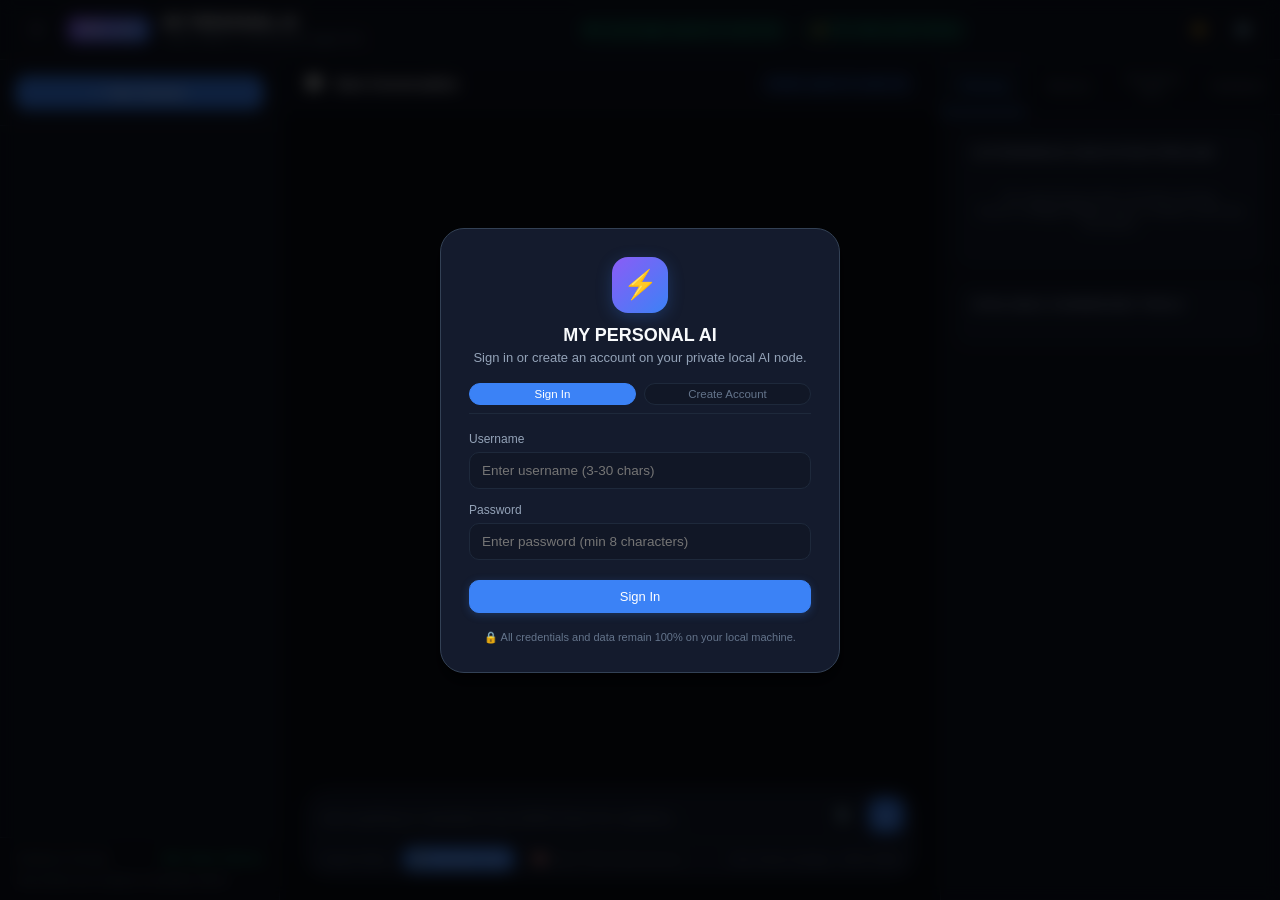
==== frontend/index.html @ 89445932 "release(phase4): v0.4.0 verified baseline - multi-agent intelligence, HITL, audit chaining & deep se" ====
<!DOCTYPE html>
<html lang="en" data-theme="dark">
<head>
  <meta charset="UTF-8">
  <meta name="viewport" content="width=device-width, initial-scale=1.0">
  <title>MY PERSONAL AI — Autonomous Workspace</title>
  
  <!-- Modular Stylesheets -->
  <link rel="stylesheet" href="/frontend/css/variables.css">
  <link rel="stylesheet" href="/frontend/css/layout.css">
  <link rel="stylesheet" href="/frontend/css/chat.css">
  <link rel="stylesheet" href="/frontend/css/components.css">
</head>
<body>

  <!-- Top Application Header -->
  <header class="app-header">
    <div class="brand-section">
      <button id="sidebar-toggle-btn" class="btn btn-ghost btn-icon" title="Toggle Sidebar">☰</button>
      <div class="brand-badge">PRO v0.4</div>
      <div>
        <div class="brand-title">MY PERSONAL AI</div>
        <div class="brand-subtitle">100% Offline | Autonomous Agent OS</div>
      </div>
    </div>

    <!-- Live System Telemetry Status -->
    <div class="header-status-group">
      <div class="status-pill online" title="Local Ollama engine running on CUDA0">
        <span class="status-dot"></span>
        <span>Local Engine (qwen2.5-coder:3b)</span>
      </div>
      <div class="status-pill online" title="NVIDIA RTX 3050 Laptop GPU">
        <span>⚡ RTX 3050 (4GB VRAM)</span>
      </div>
    </div>

    <!-- Header Controls & User Profile -->
    <div class="header-controls">
      <button id="theme-toggle-btn" class="btn btn-ghost btn-icon" title="Toggle Dark/Light Mode">☀️</button>
      <button id="inspector-toggle-btn" class="btn btn-ghost btn-icon" title="Toggle Agent Inspector">⚙️</button>
      
      <div id="user-profile-pill" class="status-pill" style="display: none; background: var(--bg-card); border: 1px solid var(--border-subtle);">
        <span id="user-role-badge" class="status-pill online">USER</span>
        <strong id="username-display" style="color: var(--text-main); font-size: 13px;">user</strong>
        <button id="logout-btn" class="btn btn-ghost btn-icon" style="width: 24px; height: 24px; font-size: 11px;" title="Sign Out">🚪</button>
      </div>
    </div>
  </header>

  <!-- 3-Column AI OS Main Body -->
  <div class="app-body">

    <!-- Left Sidebar: Conversations & Navigation -->
    <aside class="app-sidebar" id="app-sidebar">
      <div class="sidebar-top">
        <button id="new-chat-btn" class="btn btn-primary" style="width: 100%;">
          <span>+</span> New Session
        </button>
      </div>

      <div class="sidebar-conversations" id="conversations-list">
        <!-- Rendered dynamically by app.js -->
      </div>

      <div class="sidebar-bottom">
        <div style="font-size: 11.5px; color: var(--text-muted); display: flex; justify-content: space-between;">
          <span>Database Storage</span>
          <span style="color: var(--status-success);">WAL Mode (SQLite)</span>
        </div>
        <div style="font-size: 11px; color: var(--text-muted);">
          Strict Multi-User Isolation & Sandbox Active
        </div>
      </div>
    </aside>

    <!-- Center Workspace: Chat & Autonomous Task Execution -->
    <main class="app-workspace">
      
      <!-- Workspace Sub-Header -->
      <div class="workspace-header">
        <div class="active-conversation-meta">
          <span style="font-size: 16px;">💬</span>
          <h1 class="conversation-heading" id="workspace-header-title">New Conversation</h1>
        </div>
        <div style="display: flex; gap: 8px;">
          <div class="status-pill" style="background: rgba(59, 130, 246, 0.1); color: var(--accent-primary); border: 1px solid rgba(59, 130, 246, 0.2);">
            <span>Model: qwen2.5-coder:3b</span>
          </div>
        </div>
      </div>

      <!-- Chat Stream Area -->
      <div class="chat-stream-container" id="chat-stream">
        <!-- Welcome Hero or Messages Rendered Here -->
      </div>

      <!-- Chat Input Area -->
      <div class="chat-input-container">
        <div class="input-bar-wrapper">
          
          <div class="input-row-top">
            <textarea
              id="chat-textarea"
              class="chat-textarea"
              placeholder="Ask anything in standard chat (Shift+Enter for newline)..."
              rows="1"
            ></textarea>
            
            <!-- Voice Interaction Placeholder -->
            <button id="voice-btn" class="btn btn-ghost btn-icon voice-btn-placeholder" title="Voice Input (Phase 5 Placeholder)">
              🎙️
            </button>

            <!-- Send / Generate Button -->
            <button id="send-btn" class="btn btn-primary btn-icon" title="Send Message">
              ▲
            </button>
          </div>

          <!-- Bottom Control Bar (Mode Selector) -->
          <div class="input-row-bottom">
            <div class="mode-toggle-group">
              <span style="color: var(--text-muted); font-size: 11.5px; margin-right: 4px;">Engine Mode:</span>
              <button id="mode-chat-btn" class="mode-btn active">⚡ Standard Chat</button>
              <button id="mode-think-btn" class="mode-btn">🧠 Deep Think (Autonomous)</button>
            </div>
            <div style="font-size: 11px; color: var(--text-muted);">
              Zero Cloud Leakage • 100% Offline
            </div>
          </div>

        </div>
      </div>
    </main>

    <!-- Right Inspector: Multi-Agent Planning, Memory, HITL & Hardware -->
    <aside class="app-inspector" id="app-inspector">
      
      <!-- Inspector Navigation Tabs -->
      <div class="inspector-nav">
        <button class="inspector-tab active" data-target="planning">Planning</button>
        <button class="inspector-tab" data-target="memory">Memory</button>
        <button class="inspector-tab" data-target="security">Security & HITL</button>
        <button class="inspector-tab" data-target="hardware">Hardware</button>
      </div>

      <!-- Tab 1: Task Planning & Execution Progress -->
      <div class="inspector-content" id="tab-planning-content">
        <div class="inspector-card">
          <div class="inspector-card-title">
            <span>Autonomous Execution Pipeline</span>
          </div>
          <div id="planning-steps-container">
            <div style="font-size: 12.5px; color: var(--text-muted); text-align: center; padding: 20px 0;">
              No autonomous task currently running.<br>
              Switch to <strong>Deep Think</strong> mode to initiate multi-step execution.
            </div>
          </div>
        </div>

        <div class="inspector-card">
          <div class="inspector-card-title">Available Sandboxed Tools</div>
          <div id="active-tools-list" class="tool-badge-row">
            <!-- Loaded dynamically from /api/v1/tools -->
          </div>
        </div>
      </div>

      <!-- Tab 2: Memory & Sandbox -->
      <div class="inspector-content" id="tab-memory-content" style="display: none;">
        <div class="inspector-card">
          <div class="inspector-card-title">Tri-Layer Memory State</div>
          <div style="font-size: 12px; color: var(--text-secondary); display: flex; flex-direction: column; gap: 8px;">
            <div><strong>L1 Working Context:</strong> Active in RAM (Session scoped)</div>
            <div><strong>L2 Episodic Memory:</strong> SQLite Messages & Tasks (Persistent)</div>
            <div><strong>L3 Semantic Memory:</strong> Local vector indexing ready</div>
          </div>
        </div>

        <div class="inspector-card">
          <div class="inspector-card-title">User Workspace Sandbox</div>
          <div style="font-size: 12px; color: var(--text-secondary); line-height: 1.5;">
            Confinement: <code>data/users/{user_id}/workspace</code><br>
            Path Traversal Defense: <strong>Strict Enforcement</strong><br>
            Cross-User Access: <strong>Isolated</strong>
          </div>
        </div>
      </div>

      <!-- Tab 3: Security & Human-in-the-Loop (HITL) -->
      <div class="inspector-content" id="tab-security-content" style="display: none;">
        <div class="inspector-card">
          <div class="inspector-card-title">Access Control & Role (RBAC)</div>
          <div style="font-size: 12px; color: var(--text-secondary); line-height: 1.6;">
            Role: <span id="rbac-role-info" style="color: var(--accent-primary); font-weight: bold;">Standard User</span><br>
            Public Registration Escalation: <strong>Blocked</strong><br>
            Owner Elevation: <strong>CLI Local Console Only</strong><br>
            Session Authentication: <strong>Argon2id + SHA-256 Bearer Token</strong>
          </div>
        </div>

        <div class="inspector-card">
          <div class="inspector-card-title">Human-in-the-Loop (HITL) Approvals</div>
          <div id="hitl-container">
            <div class="approval-card">
              <div class="approval-badge">🛡️ Sensitive Action Policy</div>
              <div style="font-size: 12px; color: var(--text-secondary);">
                Dangerous operations (file modifications, shell actions) require explicit human authorization before execution.
              </div>
              <div class="status-pill online" style="width: fit-content;">
                <span>HITL Engine: Active & Enforced</span>
              </div>
            </div>
          </div>
        </div>
      </div>

      <!-- Tab 4: System Hardware Telemetry -->
      <div class="inspector-content" id="tab-hardware-content" style="display: none;">
        <div class="inspector-card">
          <div class="inspector-card-title">System Specifications</div>
          <div id="hardware-details-container">
            <!-- Loaded dynamically from /api/v1/system/info -->
          </div>
        </div>
      </div>

    </aside>

  </div>

  <!-- Authentication Modal (Sign In / Register) -->
  <div class="modal-overlay" id="auth-modal">
    <div class="modal-card">
      <div class="modal-header">
        <div class="welcome-icon" style="margin: 0 auto 12px auto;">⚡</div>
        <h2 class="modal-title">MY PERSONAL AI</h2>
        <p class="modal-desc">Sign in or create an account on your private local AI node.</p>
      </div>

      <!-- Auth Mode Tabs -->
      <div style="display: flex; gap: 8px; border-bottom: 1px solid var(--border-subtle); padding-bottom: 8px;">
        <button id="tab-login" class="mode-btn active" style="flex: 1;">Sign In</button>
        <button id="tab-register" class="mode-btn" style="flex: 1;">Create Account</button>
      </div>

      <!-- Error Banner -->
      <div id="auth-error-banner" class="form-error-banner"></div>

      <!-- Form -->
      <form id="auth-form" style="display: flex; flex-direction: column; gap: 14px;">
        <div class="form-group">
          <label class="form-label" for="auth-username">Username</label>
          <input id="auth-username" class="form-input" type="text" placeholder="Enter username (3-30 chars)" required autocomplete="username">
        </div>

        <div class="form-group">
          <label class="form-label" for="auth-password">Password</label>
          <input id="auth-password" class="form-input" type="password" placeholder="Enter password (min 8 characters)" required autocomplete="current-password">
        </div>

        <button id="auth-submit-btn" type="submit" class="btn btn-primary" style="margin-top: 6px; width: 100%;">
          Sign In
        </button>
      </form>

      <div style="font-size: 11px; color: var(--text-muted); text-align: center;">
        🔒 All credentials and data remain 100% on your local machine.
      </div>
    </div>
  </div>

  <!-- Toast Notification Container -->
  <div class="toast-container" id="toast-container"></div>

  <!-- Core Scripts -->
  <script src="/frontend/js/api.js"></script>
  <script src="/frontend/js/app.js"></script>
</body>
</html>
---- frontend/css/variables.css ----
/* MY PERSONAL AI — Design Tokens & Theming */

:root {
  /* Color Palette - Dark Theme (Default) */
  --bg-app: #090d16;
  --bg-sidebar: #0f1422;
  --bg-card: #141b2d;
  --bg-card-hover: #1b243b;
  --bg-input: #111726;
  --border-subtle: #1e293b;
  --border-highlight: #334155;

  /* Accent & Status Colors */
  --accent-primary: #3b82f6;
  --accent-primary-hover: #2563eb;
  --accent-primary-glow: rgba(59, 130, 246, 0.25);
  
  --accent-purple: #8b5cf6;
  --accent-purple-glow: rgba(139, 92, 246, 0.25);

  --status-success: #10b981;
  --status-success-bg: rgba(16, 185, 129, 0.12);
  --status-success-border: rgba(16, 185, 129, 0.3);

  --status-warning: #f59e0b;
  --status-warning-bg: rgba(245, 158, 11, 0.12);
  --status-warning-border: rgba(245, 158, 11, 0.3);

  --status-danger: #ef4444;
  --status-danger-bg: rgba(239, 68, 68, 0.12);
  --status-danger-border: rgba(239, 68, 68, 0.3);

  --status-info: #06b6d4;

  /* Typography Colors */
  --text-main: #f8fafc;
  --text-secondary: #94a3b8;
  --text-muted: #64748b;
  --text-inverse: #090d16;

  /* Chat Colors */
  --bubble-user: #1e3a8a;
  --bubble-user-text: #ffffff;
  --bubble-assistant: #131b2e;
  --bubble-assistant-border: #1e293b;

  /* Dimensions & Spacing */
  --sidebar-width: 280px;
  --inspector-width: 340px;
  --header-height: 60px;
  --radius-sm: 6px;
  --radius-md: 10px;
  --radius-lg: 16px;
  --radius-xl: 24px;

  /* Transitions */
  --transition-fast: 0.15s ease;
  --transition-normal: 0.25s ease;
  --transition-smooth: 0.35s cubic-bezier(0.16, 1, 0.3, 1);

  /* Shadows */
  --shadow-sm: 0 1px 2px rgba(0, 0, 0, 0.4);
  --shadow-md: 0 4px 6px -1px rgba(0, 0, 0, 0.5), 0 2px 4px -2px rgba(0, 0, 0, 0.5);
  --shadow-lg: 0 10px 15px -3px rgba(0, 0, 0, 0.6), 0 4px 6px -4px rgba(0, 0, 0, 0.6);
  --shadow-glow: 0 0 20px rgba(59, 130, 246, 0.2);
}

/* Light Theme Overrides */
[data-theme="light"] {
  --bg-app: #f8fafc;
  --bg-sidebar: #ffffff;
  --bg-card: #ffffff;
  --bg-card-hover: #f1f5f9;
  --bg-input: #f1f5f9;
  --border-subtle: #e2e8f0;
  --border-highlight: #cbd5e1;

  --accent-primary: #2563eb;
  --accent-primary-hover: #1d4ed8;
  --accent-primary-glow: rgba(37, 99, 235, 0.15);

  --text-main: #0f172a;
  --text-secondary: #475569;
  --text-muted: #94a3b8;
  --text-inverse: #ffffff;

  --bubble-user: #2563eb;
  --bubble-user-text: #ffffff;
  --bubble-assistant: #ffffff;
  --bubble-assistant-border: #e2e8f0;

  --shadow-sm: 0 1px 2px rgba(0, 0, 0, 0.05);
  --shadow-md: 0 4px 6px -1px rgba(0, 0, 0, 0.08);
  --shadow-lg: 0 10px 15px -3px rgba(0, 0, 0, 0.1);
  --shadow-glow: 0 0 20px rgba(37, 99, 235, 0.1);
}
---- frontend/css/layout.css ----
/* MY PERSONAL AI — Layout & Grid Architecture */

* {
  box-sizing: border-box;
  margin: 0;
  padding: 0;
  font-family: -apple-system, BlinkMacSystemFont, "Segoe UI", Roboto, "Helvetica Neue", Arial, sans-serif;
  -webkit-font-smoothing: antialiased;
}

body {
  background-color: var(--bg-app);
  color: var(--text-main);
  height: 100vh;
  width: 100vw;
  overflow: hidden;
  display: flex;
  flex-direction: column;
}

/* App Header */
.app-header {
  height: var(--header-height);
  background: var(--bg-sidebar);
  border-bottom: 1px solid var(--border-subtle);
  display: flex;
  align-items: center;
  justify-content: space-between;
  padding: 0 20px;
  z-index: 30;
  flex-shrink: 0;
}

.brand-section {
  display: flex;
  align-items: center;
  gap: 14px;
}

.brand-badge {
  background: linear-gradient(135deg, var(--accent-purple), var(--accent-primary));
  color: #fff;
  font-weight: 700;
  font-size: 13px;
  padding: 5px 10px;
  border-radius: var(--radius-sm);
  letter-spacing: 0.5px;
  box-shadow: 0 2px 8px var(--accent-purple-glow);
}

.brand-title {
  font-size: 16px;
  font-weight: 600;
  letter-spacing: -0.2px;
  color: var(--text-main);
}

.brand-subtitle {
  font-size: 12px;
  color: var(--text-muted);
  font-weight: 400;
}

.header-status-group {
  display: flex;
  align-items: center;
  gap: 12px;
}

.header-controls {
  display: flex;
  align-items: center;
  gap: 10px;
}

/* Main Container (3 Columns) */
.app-body {
  flex: 1;
  display: flex;
  overflow: hidden;
  position: relative;
}

/* Left Sidebar */
.app-sidebar {
  width: var(--sidebar-width);
  background: var(--bg-sidebar);
  border-right: 1px solid var(--border-subtle);
  display: flex;
  flex-direction: column;
  flex-shrink: 0;
  transition: transform var(--transition-normal);
  z-index: 20;
}

.sidebar-top {
  padding: 16px;
  border-bottom: 1px solid var(--border-subtle);
}

.sidebar-conversations {
  flex: 1;
  overflow-y: auto;
  padding: 12px;
  display: flex;
  flex-direction: column;
  gap: 4px;
}

.sidebar-bottom {
  padding: 14px 16px;
  border-top: 1px solid var(--border-subtle);
  background: rgba(0, 0, 0, 0.15);
  display: flex;
  flex-direction: column;
  gap: 10px;
}

/* Center Workspace */
.app-workspace {
  flex: 1;
  display: flex;
  flex-direction: column;
  background: var(--bg-app);
  overflow: hidden;
  position: relative;
}

.workspace-header {
  height: 48px;
  border-bottom: 1px solid var(--border-subtle);
  display: flex;
  align-items: center;
  justify-content: space-between;
  padding: 0 24px;
  background: rgba(20, 27, 45, 0.4);
  backdrop-filter: blur(8px);
}

.active-conversation-meta {
  display: flex;
  align-items: center;
  gap: 12px;
}

.conversation-heading {
  font-size: 14px;
  font-weight: 600;
  color: var(--text-main);
  max-width: 380px;
  white-space: nowrap;
  overflow: hidden;
  text-overflow: ellipsis;
}

.chat-stream-container {
  flex: 1;
  overflow-y: auto;
  padding: 24px;
  display: flex;
  flex-direction: column;
  gap: 20px;
  scroll-behavior: smooth;
}

.chat-input-container {
  padding: 16px 24px 20px 24px;
  background: linear-gradient(180deg, transparent 0%, var(--bg-app) 30%);
  display: flex;
  flex-direction: column;
  gap: 10px;
}

/* Right Inspector / Multi-Agent & Security Drawer */
.app-inspector {
  width: var(--inspector-width);
  background: var(--bg-sidebar);
  border-left: 1px solid var(--border-subtle);
  display: flex;
  flex-direction: column;
  flex-shrink: 0;
  transition: transform var(--transition-normal);
  z-index: 20;
}

.inspector-nav {
  display: flex;
  border-bottom: 1px solid var(--border-subtle);
  background: rgba(0, 0, 0, 0.1);
}

.inspector-tab {
  flex: 1;
  padding: 12px 6px;
  text-align: center;
  font-size: 12px;
  font-weight: 500;
  color: var(--text-muted);
  background: transparent;
  border: none;
  border-bottom: 2px solid transparent;
  cursor: pointer;
  transition: var(--transition-fast);
}

.inspector-tab:hover {
  color: var(--text-secondary);
}

.inspector-tab.active {
  color: var(--accent-primary);
  border-bottom-color: var(--accent-primary);
  background: rgba(59, 130, 246, 0.05);
}

.inspector-content {
  flex: 1;
  overflow-y: auto;
  padding: 16px;
  display: flex;
  flex-direction: column;
  gap: 16px;
}

/* Responsive Overrides */
@media (max-width: 1024px) {
  .app-inspector {
    position: absolute;
    right: 0;
    top: 0;
    bottom: 0;
    transform: translateX(100%);
    box-shadow: -4px 0 16px rgba(0, 0, 0, 0.5);
  }

  .app-inspector.open {
    transform: translateX(0);
  }
}

@media (max-width: 768px) {
  .app-sidebar {
    position: absolute;
    left: 0;
    top: 0;
    bottom: 0;
    transform: translateX(-100%);
    box-shadow: 4px 0 16px rgba(0, 0, 0, 0.5);
  }

  .app-sidebar.open {
    transform: translateX(0);
  }

  .workspace-header {
    padding: 0 16px;
  }

  .chat-stream-container {
    padding: 16px;
  }

  .chat-input-container {
    padding: 12px 16px 16px 16px;
  }
}
---- frontend/css/chat.css ----
/* MY PERSONAL AI — Chat Stream & Message Bubble Styling */

/* Welcome / Empty State */
.welcome-hero {
  margin: auto;
  max-width: 640px;
  text-align: center;
  padding: 40px 20px;
  display: flex;
  flex-direction: column;
  align-items: center;
  gap: 16px;
}

.welcome-icon {
  width: 56px;
  height: 56px;
  border-radius: var(--radius-lg);
  background: linear-gradient(135deg, var(--accent-purple), var(--accent-primary));
  display: flex;
  align-items: center;
  justify-content: center;
  font-size: 28px;
  box-shadow: 0 4px 16px var(--accent-primary-glow);
}

.welcome-title {
  font-size: 22px;
  font-weight: 700;
  color: var(--text-main);
  letter-spacing: -0.5px;
}

.welcome-desc {
  font-size: 14px;
  color: var(--text-secondary);
  line-height: 1.6;
}

.suggestion-grid {
  display: grid;
  grid-template-columns: repeat(2, 1fr);
  gap: 10px;
  width: 100%;
  margin-top: 12px;
}

.suggestion-card {
  background: var(--bg-card);
  border: 1px solid var(--border-subtle);
  border-radius: var(--radius-md);
  padding: 14px;
  text-align: left;
  cursor: pointer;
  transition: var(--transition-fast);
}

.suggestion-card:hover {
  background: var(--bg-card-hover);
  border-color: var(--border-highlight);
  transform: translateY(-1px);
}

.suggestion-title {
  font-size: 13px;
  font-weight: 600;
  color: var(--text-main);
  margin-bottom: 4px;
}

.suggestion-subtitle {
  font-size: 12px;
  color: var(--text-muted);
}

/* Chat Messages */
.message-row {
  display: flex;
  gap: 14px;
  max-width: 860px;
  width: 100%;
  margin: 0 auto;
}

.message-row.user {
  flex-direction: row-reverse;
}

.message-avatar {
  width: 34px;
  height: 34px;
  border-radius: var(--radius-md);
  display: flex;
  align-items: center;
  justify-content: center;
  font-size: 14px;
  font-weight: 700;
  flex-shrink: 0;
}

.message-row.user .message-avatar {
  background: var(--accent-primary);
  color: #fff;
}

.message-row.assistant .message-avatar {
  background: linear-gradient(135deg, var(--accent-purple), var(--accent-primary));
  color: #fff;
  box-shadow: 0 2px 8px var(--accent-purple-glow);
}

.message-body {
  display: flex;
  flex-direction: column;
  gap: 6px;
  max-width: calc(100% - 50px);
}

.message-bubble {
  padding: 14px 18px;
  border-radius: var(--radius-lg);
  font-size: 14px;
  line-height: 1.6;
  word-break: break-word;
}

.message-row.user .message-bubble {
  background: var(--bubble-user);
  color: var(--bubble-user-text);
  border-top-right-radius: var(--radius-sm);
  box-shadow: var(--shadow-sm);
}

.message-row.assistant .message-bubble {
  background: var(--bubble-assistant);
  color: var(--text-main);
  border: 1px solid var(--bubble-assistant-border);
  border-top-left-radius: var(--radius-sm);
  box-shadow: var(--shadow-sm);
}

/* Reasoning Expander */
.reasoning-box {
  background: rgba(139, 92, 246, 0.06);
  border: 1px solid rgba(139, 92, 246, 0.2);
  border-radius: var(--radius-md);
  margin-bottom: 10px;
  overflow: hidden;
}

.reasoning-header {
  padding: 8px 12px;
  background: rgba(139, 92, 246, 0.1);
  display: flex;
  align-items: center;
  justify-content: space-between;
  cursor: pointer;
  font-size: 12px;
  font-weight: 600;
  color: var(--accent-purple);
  user-select: none;
}

.reasoning-header:hover {
  background: rgba(139, 92, 246, 0.16);
}

.reasoning-content {
  padding: 12px;
  font-size: 12.5px;
  color: var(--text-secondary);
  line-height: 1.5;
  white-space: pre-wrap;
  border-top: 1px solid rgba(139, 92, 246, 0.15);
  background: rgba(0, 0, 0, 0.2);
  max-height: 220px;
  overflow-y: auto;
}

/* Tool Execution Badge */
.tool-badge-row {
  display: flex;
  flex-wrap: wrap;
  gap: 6px;
  margin-bottom: 8px;
}

.tool-badge {
  display: inline-flex;
  align-items: center;
  gap: 5px;
  padding: 3px 8px;
  border-radius: var(--radius-sm);
  background: rgba(16, 185, 129, 0.1);
  color: var(--status-success);
  border: 1px solid var(--status-success-border);
  font-size: 11px;
  font-family: monospace;
}

/* Code & Pre Formatting */
.message-bubble pre {
  background: #090c14;
  border: 1px solid var(--border-subtle);
  border-radius: var(--radius-md);
  padding: 12px;
  overflow-x: auto;
  margin: 10px 0;
  font-family: "JetBrains Mono", Consolas, "Courier New", monospace;
  font-size: 13px;
  line-height: 1.45;
}

.message-bubble code {
  font-family: "JetBrains Mono", Consolas, monospace;
  background: rgba(255, 255, 255, 0.08);
  padding: 2px 5px;
  border-radius: 4px;
  font-size: 12.5px;
}

.message-bubble pre code {
  background: transparent;
  padding: 0;
}

/* Message Meta & Metrics */
.message-meta {
  display: flex;
  align-items: center;
  gap: 10px;
  font-size: 11px;
  color: var(--text-muted);
  padding: 0 4px;
}

.metric-pill {
  display: inline-flex;
  align-items: center;
  gap: 4px;
  background: rgba(255, 255, 255, 0.04);
  padding: 2px 6px;
  border-radius: 4px;
  border: 1px solid var(--border-subtle);
}

/* Streaming Cursor / Thinking Animation */
.cursor-pulse {
  display: inline-block;
  width: 7px;
  height: 14px;
  background-color: var(--accent-primary);
  margin-left: 4px;
  vertical-align: middle;
  animation: blink 0.8s infinite;
}

@keyframes blink {
  0%, 100% { opacity: 1; }
  50% { opacity: 0; }
}

.thinking-indicator {
  display: flex;
  align-items: center;
  gap: 8px;
  color: var(--text-secondary);
  font-size: 13px;
  padding: 6px 0;
}

.thinking-dots span {
  display: inline-block;
  width: 6px;
  height: 6px;
  border-radius: 50%;
  background: var(--accent-primary);
  margin: 0 2px;
  animation: bounce 1.2s infinite ease-in-out both;
}

.thinking-dots span:nth-child(1) { animation-delay: -0.32s; }
.thinking-dots span:nth-child(2) { animation-delay: -0.16s; }

@keyframes bounce {
  0%, 80%, 100% { transform: scale(0); opacity: 0.3; }
  40% { transform: scale(1); opacity: 1; }
}
---- frontend/css/components.css ----
/* MY PERSONAL AI — Components, Modals, Forms & Controls */

/* Buttons */
.btn {
  display: inline-flex;
  align-items: center;
  justify-content: center;
  gap: 8px;
  padding: 8px 14px;
  border-radius: var(--radius-md);
  font-size: 13px;
  font-weight: 500;
  cursor: pointer;
  border: 1px solid transparent;
  transition: var(--transition-fast);
  user-select: none;
}

.btn-primary {
  background: var(--accent-primary);
  color: #fff;
  border-color: var(--accent-primary);
  box-shadow: 0 2px 8px var(--accent-primary-glow);
}

.btn-primary:hover:not(:disabled) {
  background: var(--accent-primary-hover);
  border-color: var(--accent-primary-hover);
}

.btn-secondary {
  background: var(--bg-card);
  color: var(--text-main);
  border-color: var(--border-subtle);
}

.btn-secondary:hover:not(:disabled) {
  background: var(--bg-card-hover);
  border-color: var(--border-highlight);
}

.btn-ghost {
  background: transparent;
  color: var(--text-secondary);
}

.btn-ghost:hover:not(:disabled) {
  background: rgba(255, 255, 255, 0.06);
  color: var(--text-main);
}

.btn-danger {
  background: var(--status-danger-bg);
  color: var(--status-danger);
  border-color: var(--status-danger-border);
}

.btn-danger:hover:not(:disabled) {
  background: var(--status-danger);
  color: #fff;
}

.btn-icon {
  width: 34px;
  height: 34px;
  padding: 0;
  border-radius: var(--radius-md);
}

.btn:disabled {
  opacity: 0.5;
  cursor: not-allowed;
}

/* Status Pill */
.status-pill {
  display: inline-flex;
  align-items: center;
  gap: 6px;
  padding: 4px 10px;
  border-radius: 20px;
  font-size: 12px;
  font-weight: 500;
}

.status-pill.online {
  background: var(--status-success-bg);
  color: var(--status-success);
  border: 1px solid var(--status-success-border);
}

.status-pill.offline {
  background: var(--status-danger-bg);
  color: var(--status-danger);
  border: 1px solid var(--status-danger-border);
}

.status-dot {
  width: 7px;
  height: 7px;
  border-radius: 50%;
  background: currentColor;
}

/* Sidebar Conversation List */
.conversation-item {
  display: flex;
  align-items: center;
  justify-content: space-between;
  padding: 10px 12px;
  border-radius: var(--radius-md);
  color: var(--text-secondary);
  font-size: 13px;
  cursor: pointer;
  transition: var(--transition-fast);
  border: 1px solid transparent;
  position: relative;
}

.conversation-item:hover {
  background: var(--bg-card-hover);
  color: var(--text-main);
}

.conversation-item.active {
  background: rgba(59, 130, 246, 0.12);
  color: var(--accent-primary);
  border-color: rgba(59, 130, 246, 0.3);
  font-weight: 500;
}

.conversation-title-text {
  flex: 1;
  white-space: nowrap;
  overflow: hidden;
  text-overflow: ellipsis;
  margin-right: 8px;
}

.conversation-actions {
  display: none;
  gap: 4px;
}

.conversation-item:hover .conversation-actions,
.conversation-item.active .conversation-actions {
  display: flex;
}

.action-icon {
  opacity: 0.6;
  cursor: pointer;
  padding: 2px 4px;
  border-radius: 4px;
  font-size: 12px;
}

.action-icon:hover {
  opacity: 1;
  background: rgba(255, 255, 255, 0.1);
}

/* Chat Input Bar */
.input-bar-wrapper {
  background: var(--bg-card);
  border: 1px solid var(--border-subtle);
  border-radius: var(--radius-xl);
  padding: 8px 12px 8px 16px;
  display: flex;
  flex-direction: column;
  gap: 8px;
  box-shadow: var(--shadow-md);
  transition: border-color var(--transition-fast);
}

.input-bar-wrapper:focus-within {
  border-color: var(--accent-primary);
  box-shadow: var(--shadow-glow);
}

.input-row-top {
  display: flex;
  align-items: flex-end;
  gap: 10px;
}

.chat-textarea {
  flex: 1;
  background: transparent;
  border: none;
  outline: none;
  color: var(--text-main);
  font-size: 14.5px;
  line-height: 1.5;
  resize: none;
  max-height: 160px;
  min-height: 24px;
}

.chat-textarea::placeholder {
  color: var(--text-muted);
}

.input-row-bottom {
  display: flex;
  align-items: center;
  justify-content: space-between;
  border-top: 1px solid rgba(255, 255, 255, 0.05);
  padding-top: 6px;
}

.mode-toggle-group {
  display: flex;
  align-items: center;
  gap: 6px;
  font-size: 12px;
}

.mode-btn {
  padding: 4px 10px;
  border-radius: 20px;
  font-size: 11.5px;
  font-weight: 500;
  border: 1px solid var(--border-subtle);
  background: var(--bg-input);
  color: var(--text-muted);
  cursor: pointer;
  transition: var(--transition-fast);
}

.mode-btn.active {
  background: var(--accent-primary);
  color: #fff;
  border-color: var(--accent-primary);
}

.voice-btn-placeholder {
  position: relative;
  overflow: hidden;
}

.voice-btn-placeholder.listening {
  color: var(--status-danger);
  animation: pulse-ring 1.5s infinite;
}

@keyframes pulse-ring {
  0% { box-shadow: 0 0 0 0 rgba(239, 68, 68, 0.4); }
  70% { box-shadow: 0 0 0 10px rgba(239, 68, 68, 0); }
  100% { box-shadow: 0 0 0 0 rgba(239, 68, 68, 0); }
}

/* Inspector Cards */
.inspector-card {
  background: var(--bg-card);
  border: 1px solid var(--border-subtle);
  border-radius: var(--radius-md);
  padding: 14px;
}

.inspector-card-title {
  font-size: 12.5px;
  font-weight: 600;
  color: var(--text-secondary);
  text-transform: uppercase;
  letter-spacing: 0.5px;
  margin-bottom: 10px;
  display: flex;
  align-items: center;
  justify-content: space-between;
}

/* Planning Step Visualizer */
.planning-step-item {
  display: flex;
  gap: 12px;
  padding: 8px 0;
  border-left: 2px solid var(--border-subtle);
  margin-left: 8px;
  padding-left: 14px;
  position: relative;
}

.planning-step-item::before {
  content: "";
  position: absolute;
  left: -5px;
  top: 12px;
  width: 8px;
  height: 8px;
  border-radius: 50%;
  background: var(--border-highlight);
}

.planning-step-item.completed::before {
  background: var(--status-success);
  box-shadow: 0 0 8px var(--status-success);
}

.planning-step-item.active::before {
  background: var(--accent-primary);
  box-shadow: 0 0 8px var(--accent-primary);
  animation: bounce 1s infinite alternate;
}

.planning-step-name {
  font-size: 13px;
  font-weight: 500;
  color: var(--text-main);
}

.planning-step-detail {
  font-size: 11.5px;
  color: var(--text-muted);
  margin-top: 2px;
}

/* Human-in-the-Loop (HITL) Approval Card */
.approval-card {
  background: rgba(245, 158, 11, 0.08);
  border: 1px solid var(--status-warning-border);
  border-radius: var(--radius-md);
  padding: 14px;
  display: flex;
  flex-direction: column;
  gap: 10px;
}

.approval-badge {
  display: inline-flex;
  align-items: center;
  gap: 5px;
  color: var(--status-warning);
  font-size: 11.5px;
  font-weight: 600;
}

.approval-actions {
  display: flex;
  gap: 8px;
  margin-top: 4px;
}

/* Auth Modal */
.modal-overlay {
  position: fixed;
  inset: 0;
  background: rgba(0, 0, 0, 0.75);
  backdrop-filter: blur(8px);
  display: flex;
  align-items: center;
  justify-content: center;
  z-index: 100;
  opacity: 0;
  pointer-events: none;
  transition: opacity var(--transition-normal);
}

.modal-overlay.active {
  opacity: 1;
  pointer-events: auto;
}

.modal-card {
  width: 100%;
  max-width: 400px;
  background: var(--bg-card);
  border: 1px solid var(--border-highlight);
  border-radius: var(--radius-xl);
  padding: 28px;
  box-shadow: var(--shadow-lg);
  display: flex;
  flex-direction: column;
  gap: 18px;
}

.modal-header {
  text-align: center;
}

.modal-title {
  font-size: 18px;
  font-weight: 700;
  color: var(--text-main);
}

.modal-desc {
  font-size: 13px;
  color: var(--text-secondary);
  margin-top: 4px;
}

.form-group {
  display: flex;
  flex-direction: column;
  gap: 6px;
}

.form-label {
  font-size: 12px;
  font-weight: 500;
  color: var(--text-secondary);
}

.form-input {
  background: var(--bg-input);
  border: 1px solid var(--border-subtle);
  border-radius: var(--radius-md);
  padding: 10px 12px;
  color: var(--text-main);
  font-size: 13.5px;
  outline: none;
  transition: border-color var(--transition-fast);
}

.form-input:focus {
  border-color: var(--accent-primary);
}

.form-error-banner {
  background: var(--status-danger-bg);
  border: 1px solid var(--status-danger-border);
  color: var(--status-danger);
  padding: 8px 12px;
  border-radius: var(--radius-md);
  font-size: 12px;
  display: none;
}

/* Notification Toast */
.toast-container {
  position: fixed;
  bottom: 24px;
  right: 24px;
  display: flex;
  flex-direction: column;
  gap: 10px;
  z-index: 999;
}

.toast {
  background: var(--bg-card);
  border: 1px solid var(--border-highlight);
  color: var(--text-main);
  padding: 10px 16px;
  border-radius: var(--radius-md);
  font-size: 13px;
  box-shadow: var(--shadow-lg);
  display: flex;
  align-items: center;
  gap: 10px;
  animation: slideIn 0.3s ease;
}

@keyframes slideIn {
  from { transform: translateY(20px); opacity: 0; }
  to { transform: translateY(0); opacity: 1; }
}
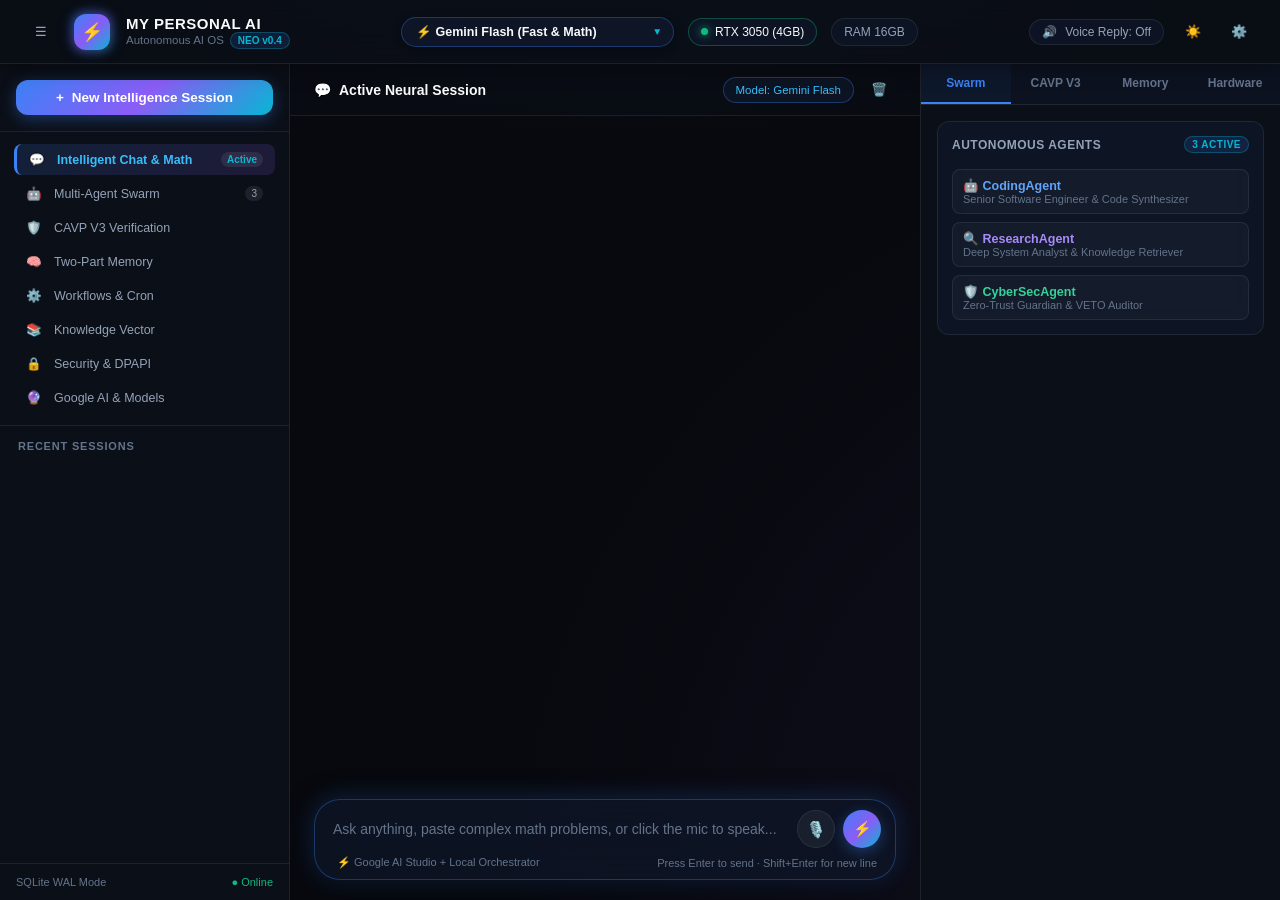
==== commit 97053dfe: "feat(frontend): deliver Neo-Intelligence AI Command Center with voice recognition, TTS audio, math s" ====
--- a/frontend/index.html
+++ b/frontend/index.html
@@ -3,9 +3,9 @@
 <head>
   <meta charset="UTF-8">
   <meta name="viewport" content="width=device-width, initial-scale=1.0">
-  <title>MY PERSONAL AI — Autonomous Workspace</title>
+  <title>MY PERSONAL AI — Neo-Intelligence Command Center</title>
   
-  <!-- Modular Stylesheets -->
+  <!-- Neo-Intelligence Modular Stylesheets -->
   <link rel="stylesheet" href="/frontend/css/variables.css">
   <link rel="stylesheet" href="/frontend/css/layout.css">
   <link rel="stylesheet" href="/frontend/css/chat.css">
@@ -13,260 +13,307 @@
 </head>
 <body>
 
-  <!-- Top Application Header -->
+  <!-- ========================================================================
+       1. Top Command HUD Header
+       ======================================================================== -->
   <header class="app-header">
     <div class="brand-section">
       <button id="sidebar-toggle-btn" class="btn btn-ghost btn-icon" title="Toggle Sidebar">☰</button>
-      <div class="brand-badge">PRO v0.4</div>
+      <div class="brand-logo-glow">⚡</div>
       <div>
         <div class="brand-title">MY PERSONAL AI</div>
-        <div class="brand-subtitle">100% Offline | Autonomous Agent OS</div>
+        <div class="brand-subtitle">
+          <span>Autonomous AI OS</span>
+          <span class="brand-version-pill">NEO v0.4</span>
+        </div>
       </div>
     </div>
 
-    <!-- Live System Telemetry Status -->
-    <div class="header-status-group">
-      <div class="status-pill online" title="Local Ollama engine running on CUDA0">
-        <span class="status-dot"></span>
-        <span>Local Engine (qwen2.5-coder:3b)</span>
-      </div>
-      <div class="status-pill online" title="NVIDIA RTX 3050 Laptop GPU">
-        <span>⚡ RTX 3050 (4GB VRAM)</span>
+    <!-- Center HUD (Model Selector & Telemetry) -->
+    <div class="header-center-hud">
+      <div class="model-selector-wrapper">
+        <select id="header-model-select" class="model-select" title="Active Model Engine">
+          <option value="gemini-flash-lite-latest" selected>⚡ Gemini Flash (Fast & Math)</option>
+          <option value="gemini-pro-latest">🧠 Gemini Pro (Deep Search & Logic)</option>
+          <option value="qwen2.5-coder:3b">🔒 Local Offline (qwen2.5-coder)</option>
+        </select>
+        <span class="model-select-icon">▼</span>
+      </div>
+
+      <div class="hud-pill active" title="Local CUDA Hardware Acceleration">
+        <span class="hud-dot"></span>
+        <span>RTX 3050 (4GB)</span>
+      </div>
+
+      <div class="hud-pill" title="System Memory Allocation">
+        <span>RAM 16GB</span>
       </div>
     </div>
 
-    <!-- Header Controls & User Profile -->
+    <!-- Header Controls Right -->
     <div class="header-controls">
-      <button id="theme-toggle-btn" class="btn btn-ghost btn-icon" title="Toggle Dark/Light Mode">☀️</button>
-      <button id="inspector-toggle-btn" class="btn btn-ghost btn-icon" title="Toggle Agent Inspector">⚙️</button>
-      
-      <div id="user-profile-pill" class="status-pill" style="display: none; background: var(--bg-card); border: 1px solid var(--border-subtle);">
-        <span id="user-role-badge" class="status-pill online">USER</span>
-        <strong id="username-display" style="color: var(--text-main); font-size: 13px;">user</strong>
-        <button id="logout-btn" class="btn btn-ghost btn-icon" style="width: 24px; height: 24px; font-size: 11px;" title="Sign Out">🚪</button>
+      <!-- Auto Voice Text-to-Speech Toggle -->
+      <button id="voice-tts-toggle" class="voice-tts-toggle" title="Toggle Automatic Voice Speech (TTS)">
+        <span id="tts-icon">🔊</span>
+        <span id="tts-label">Voice Reply: Off</span>
+      </button>
+
+      <button id="theme-toggle-btn" class="btn btn-ghost btn-icon" title="Toggle Light/Dark Theme">☀️</button>
+      <button id="inspector-toggle-btn" class="btn btn-ghost btn-icon" title="Toggle Telemetry Drawer">⚙️</button>
+
+      <!-- User Profile Badge -->
+      <div id="user-profile-pill" class="user-badge-pill" style="display: none;">
+        <span id="user-role-badge" class="role-badge">OWNER</span>
+        <strong id="username-display" style="color: var(--text-main); font-size: 13px;">harshit</strong>
+        <button id="logout-btn" class="btn btn-ghost btn-icon" style="width: 22px; height: 22px; font-size: 11px;" title="Sign Out">🚪</button>
       </div>
     </div>
   </header>
 
-  <!-- 3-Column AI OS Main Body -->
+  <!-- ========================================================================
+       2. Main 3-Column AI OS Body
+       ======================================================================== -->
   <div class="app-body">
 
-    <!-- Left Sidebar: Conversations & Navigation -->
+    <!-- Left Command Sidebar -->
     <aside class="app-sidebar" id="app-sidebar">
-      <div class="sidebar-top">
-        <button id="new-chat-btn" class="btn btn-primary" style="width: 100%;">
-          <span>+</span> New Session
+      <div class="sidebar-action-header">
+        <button id="new-chat-btn" class="btn-new-chat-glow">
+          <span>+</span> New Intelligence Session
         </button>
       </div>
 
-      <div class="sidebar-conversations" id="conversations-list">
+      <!-- 10 Core AI Platform Modules Navigation -->
+      <nav class="sidebar-modules-nav">
+        <a href="#" class="module-nav-item active" data-view="chat">
+          <span>💬</span>
+          <span>Intelligent Chat & Math</span>
+          <span class="module-nav-badge" style="color: var(--accent-cyan);">Active</span>
+        </a>
+        <a href="#" class="module-nav-item" data-view="agents">
+          <span>🤖</span>
+          <span>Multi-Agent Swarm</span>
+          <span class="module-nav-badge">3</span>
+        </a>
+        <a href="#" class="module-nav-item" data-view="cavp">
+          <span>🛡️</span>
+          <span>CAVP V3 Verification</span>
+        </a>
+        <a href="#" class="module-nav-item" data-view="memory">
+          <span>🧠</span>
+          <span>Two-Part Memory</span>
+        </a>
+        <a href="#" class="module-nav-item" data-view="automation">
+          <span>⚙️</span>
+          <span>Workflows & Cron</span>
+        </a>
+        <a href="#" class="module-nav-item" data-view="knowledge">
+          <span>📚</span>
+          <span>Knowledge Vector</span>
+        </a>
+        <a href="#" class="module-nav-item" data-view="security">
+          <span>🔒</span>
+          <span>Security & DPAPI</span>
+        </a>
+        <a href="#" class="module-nav-item" data-view="models">
+          <span>🔮</span>
+          <span>Google AI & Models</span>
+        </a>
+      </nav>
+
+      <!-- Recent Conversations History -->
+      <div class="section-label-micro" style="margin-top: 10px; padding-left: 18px;">Recent Sessions</div>
+      <div class="sidebar-conversations-section" id="conversations-list">
         <!-- Rendered dynamically by app.js -->
       </div>
 
-      <div class="sidebar-bottom">
-        <div style="font-size: 11.5px; color: var(--text-muted); display: flex; justify-content: space-between;">
-          <span>Database Storage</span>
-          <span style="color: var(--status-success);">WAL Mode (SQLite)</span>
-        </div>
-        <div style="font-size: 11px; color: var(--text-muted);">
-          Strict Multi-User Isolation & Sandbox Active
-        </div>
+      <div style="padding: 12px 16px; border-top: 1px solid var(--border-subtle); font-size: 11px; color: var(--text-muted); display: flex; justify-content: space-between;">
+        <span>SQLite WAL Mode</span>
+        <span style="color: var(--status-success);">● Online</span>
       </div>
     </aside>
 
-    <!-- Center Workspace: Chat & Autonomous Task Execution -->
+    <!-- Center Neural Canvas (Chat Stream & Floating Input) -->
     <main class="app-workspace">
       
       <!-- Workspace Sub-Header -->
-      <div class="workspace-header">
-        <div class="active-conversation-meta">
-          <span style="font-size: 16px;">💬</span>
-          <h1 class="conversation-heading" id="workspace-header-title">New Conversation</h1>
-        </div>
-        <div style="display: flex; gap: 8px;">
-          <div class="status-pill" style="background: rgba(59, 130, 246, 0.1); color: var(--accent-primary); border: 1px solid rgba(59, 130, 246, 0.2);">
-            <span>Model: qwen2.5-coder:3b</span>
-          </div>
-        </div>
-      </div>
-
-      <!-- Chat Stream Area -->
+      <div class="workspace-header-bar">
+        <div class="active-session-title">
+          <span>💬</span>
+          <h1 id="workspace-header-title" style="font-size: 14px; font-weight: 600;">Active Neural Session</h1>
+        </div>
+
+        <div style="display: flex; align-items: center; gap: 8px;">
+          <span id="active-model-indicator" class="hud-pill" style="font-size: 11.5px; border-color: var(--border-neon); color: var(--text-accent);">
+            Model: Gemini Flash
+          </span>
+          <button id="clear-chat-btn" class="btn btn-ghost btn-icon" title="Clear Chat History">🗑️</button>
+        </div>
+      </div>
+
+      <!-- Chat Stream Container -->
       <div class="chat-stream-container" id="chat-stream">
-        <!-- Welcome Hero or Messages Rendered Here -->
-      </div>
-
-      <!-- Chat Input Area -->
-      <div class="chat-input-container">
-        <div class="input-bar-wrapper">
-          
-          <div class="input-row-top">
-            <textarea
-              id="chat-textarea"
-              class="chat-textarea"
-              placeholder="Ask anything in standard chat (Shift+Enter for newline)..."
+        <!-- Empty State Hero will be rendered here by default -->
+      </div>
+
+      <!-- Floating Glass Input Dock -->
+      <div class="chat-input-wrapper">
+        <div class="neural-input-dock">
+          <div class="neural-input-row">
+            <textarea 
+              id="chat-textarea" 
+              class="neural-textarea" 
+              placeholder="Ask anything, paste complex math problems, or click the mic to speak..." 
               rows="1"
             ></textarea>
-            
-            <!-- Voice Interaction Placeholder -->
-            <button id="voice-btn" class="btn btn-ghost btn-icon voice-btn-placeholder" title="Voice Input (Phase 5 Placeholder)">
-              🎙️
-            </button>
-
-            <!-- Send / Generate Button -->
-            <button id="send-btn" class="btn btn-primary btn-icon" title="Send Message">
-              ▲
-            </button>
-          </div>
-
-          <!-- Bottom Control Bar (Mode Selector) -->
-          <div class="input-row-bottom">
-            <div class="mode-toggle-group">
-              <span style="color: var(--text-muted); font-size: 11.5px; margin-right: 4px;">Engine Mode:</span>
-              <button id="mode-chat-btn" class="mode-btn active">⚡ Standard Chat</button>
-              <button id="mode-think-btn" class="mode-btn">🧠 Deep Think (Autonomous)</button>
-            </div>
-            <div style="font-size: 11px; color: var(--text-muted);">
-              Zero Cloud Leakage • 100% Offline
-            </div>
-          </div>
-
-        </div>
-      </div>
+
+            <div class="dock-controls-right">
+              <!-- Voice Microphone Button -->
+              <button id="voice-btn" class="btn-mic-voice" title="Click to speak (Hindi/English Voice Recognition)">
+                <span id="voice-mic-icon">🎙️</span>
+              </button>
+
+              <!-- Send Button -->
+              <button id="send-btn" class="btn-send-dock" title="Send message (Enter)">
+                <span>⚡</span>
+              </button>
+            </div>
+          </div>
+
+          <div class="dock-footer-meta">
+            <div style="display: flex; gap: 10px;">
+              <span id="recording-status-text" style="color: var(--status-danger); display: none; font-weight: 600;">🔴 Listening to voice...</span>
+              <span>⚡ Google AI Studio + Local Orchestrator</span>
+            </div>
+            <span>Press Enter to send · Shift+Enter for new line</span>
+          </div>
+        </div>
+      </div>
+
     </main>
 
-    <!-- Right Inspector: Multi-Agent Planning, Memory, HITL & Hardware -->
+    <!-- Right Inspector & Telemetry Drawer -->
     <aside class="app-inspector" id="app-inspector">
-      
-      <!-- Inspector Navigation Tabs -->
-      <div class="inspector-nav">
-        <button class="inspector-tab active" data-target="planning">Planning</button>
-        <button class="inspector-tab" data-target="memory">Memory</button>
-        <button class="inspector-tab" data-target="security">Security & HITL</button>
-        <button class="inspector-tab" data-target="hardware">Hardware</button>
-      </div>
-
-      <!-- Tab 1: Task Planning & Execution Progress -->
-      <div class="inspector-content" id="tab-planning-content">
-        <div class="inspector-card">
-          <div class="inspector-card-title">
-            <span>Autonomous Execution Pipeline</span>
-          </div>
-          <div id="planning-steps-container">
-            <div style="font-size: 12.5px; color: var(--text-muted); text-align: center; padding: 20px 0;">
-              No autonomous task currently running.<br>
-              Switch to <strong>Deep Think</strong> mode to initiate multi-step execution.
-            </div>
-          </div>
-        </div>
-
-        <div class="inspector-card">
-          <div class="inspector-card-title">Available Sandboxed Tools</div>
-          <div id="active-tools-list" class="tool-badge-row">
-            <!-- Loaded dynamically from /api/v1/tools -->
-          </div>
-        </div>
-      </div>
-
-      <!-- Tab 2: Memory & Sandbox -->
-      <div class="inspector-content" id="tab-memory-content" style="display: none;">
-        <div class="inspector-card">
-          <div class="inspector-card-title">Tri-Layer Memory State</div>
-          <div style="font-size: 12px; color: var(--text-secondary); display: flex; flex-direction: column; gap: 8px;">
-            <div><strong>L1 Working Context:</strong> Active in RAM (Session scoped)</div>
-            <div><strong>L2 Episodic Memory:</strong> SQLite Messages & Tasks (Persistent)</div>
-            <div><strong>L3 Semantic Memory:</strong> Local vector indexing ready</div>
-          </div>
-        </div>
-
-        <div class="inspector-card">
-          <div class="inspector-card-title">User Workspace Sandbox</div>
-          <div style="font-size: 12px; color: var(--text-secondary); line-height: 1.5;">
-            Confinement: <code>data/users/{user_id}/workspace</code><br>
-            Path Traversal Defense: <strong>Strict Enforcement</strong><br>
-            Cross-User Access: <strong>Isolated</strong>
-          </div>
-        </div>
-      </div>
-
-      <!-- Tab 3: Security & Human-in-the-Loop (HITL) -->
-      <div class="inspector-content" id="tab-security-content" style="display: none;">
-        <div class="inspector-card">
-          <div class="inspector-card-title">Access Control & Role (RBAC)</div>
-          <div style="font-size: 12px; color: var(--text-secondary); line-height: 1.6;">
-            Role: <span id="rbac-role-info" style="color: var(--accent-primary); font-weight: bold;">Standard User</span><br>
-            Public Registration Escalation: <strong>Blocked</strong><br>
-            Owner Elevation: <strong>CLI Local Console Only</strong><br>
-            Session Authentication: <strong>Argon2id + SHA-256 Bearer Token</strong>
-          </div>
-        </div>
-
-        <div class="inspector-card">
-          <div class="inspector-card-title">Human-in-the-Loop (HITL) Approvals</div>
-          <div id="hitl-container">
-            <div class="approval-card">
-              <div class="approval-badge">🛡️ Sensitive Action Policy</div>
-              <div style="font-size: 12px; color: var(--text-secondary);">
-                Dangerous operations (file modifications, shell actions) require explicit human authorization before execution.
+      <div class="inspector-tabs-header">
+        <button class="inspector-tab-btn active" data-tab="agents">Swarm</button>
+        <button class="inspector-tab-btn" data-tab="cavp">CAVP V3</button>
+        <button class="inspector-tab-btn" data-tab="memory">Memory</button>
+        <button class="inspector-tab-btn" data-tab="hardware">Hardware</button>
+      </div>
+
+      <div class="inspector-body">
+        
+        <!-- Tab 1: Multi-Agent Swarm -->
+        <div class="inspector-tab-panel" id="tab-panel-agents">
+          <div class="telemetry-card">
+            <div class="telemetry-card-title">
+              <span>Autonomous Agents</span>
+              <span class="brand-version-pill">3 ACTIVE</span>
+            </div>
+            <div style="display: flex; flex-direction: column; gap: 8px; margin-top: 6px;">
+              <div style="padding: 8px 10px; background: rgba(255,255,255,0.03); border-radius: var(--radius-sm); border: 1px solid var(--border-subtle);">
+                <div style="font-weight: 600; font-size: 12.5px; color: #60a5fa;">🤖 CodingAgent</div>
+                <div style="font-size: 11px; color: var(--text-muted);">Senior Software Engineer & Code Synthesizer</div>
               </div>
-              <div class="status-pill online" style="width: fit-content;">
-                <span>HITL Engine: Active & Enforced</span>
+              <div style="padding: 8px 10px; background: rgba(255,255,255,0.03); border-radius: var(--radius-sm); border: 1px solid var(--border-subtle);">
+                <div style="font-weight: 600; font-size: 12.5px; color: #a78bfa;">🔍 ResearchAgent</div>
+                <div style="font-size: 11px; color: var(--text-muted);">Deep System Analyst & Knowledge Retriever</div>
               </div>
-            </div>
-          </div>
-        </div>
-      </div>
-
-      <!-- Tab 4: System Hardware Telemetry -->
-      <div class="inspector-content" id="tab-hardware-content" style="display: none;">
-        <div class="inspector-card">
-          <div class="inspector-card-title">System Specifications</div>
-          <div id="hardware-details-container">
-            <!-- Loaded dynamically from /api/v1/system/info -->
-          </div>
-        </div>
-      </div>
-
+              <div style="padding: 8px 10px; background: rgba(255,255,255,0.03); border-radius: var(--radius-sm); border: 1px solid var(--border-subtle);">
+                <div style="font-weight: 600; font-size: 12.5px; color: #34d399;">🛡️ CyberSecAgent</div>
+                <div style="font-size: 11px; color: var(--text-muted);">Zero-Trust Guardian & VETO Auditor</div>
+              </div>
+            </div>
+          </div>
+        </div>
+
+        <!-- Tab 2: CAVP V3 Protocol -->
+        <div class="inspector-tab-panel" id="tab-panel-cavp" style="display: none;">
+          <div class="telemetry-card">
+            <div class="telemetry-card-title">
+              <span>CAVP V3 Star-Topology</span>
+              <span style="color: var(--status-success);">ENFORCED</span>
+            </div>
+            <div style="font-size: 12px; color: var(--text-secondary); line-height: 1.5;">
+              Ephemeral Envelopes: <strong>Frozen</strong><br>
+              Scoring Threshold: <strong>≥ 0.90 (Auto-Pass)</strong><br>
+              Cybersecurity VETO: <strong>Active</strong><br>
+              DPAPI Session Key: <strong>Secured in RAM</strong>
+            </div>
+          </div>
+        </div>
+
+        <!-- Tab 3: Two-Part Memory -->
+        <div class="inspector-tab-panel" id="tab-panel-memory" style="display: none;">
+          <div class="telemetry-card">
+            <div class="telemetry-card-title">
+              <span>Two-Part Memory (ADR-009)</span>
+              <span style="color: var(--accent-cyan);">ACTIVE</span>
+            </div>
+            <div style="font-size: 12px; color: var(--text-secondary); line-height: 1.6;">
+              Private Agent Scratchpad: <strong>Isolated</strong><br>
+              Shared Memory: <strong>Harshit-Approval Only</strong><br>
+              Pending Approvals: <strong>0</strong>
+            </div>
+          </div>
+        </div>
+
+        <!-- Tab 4: Hardware HUD -->
+        <div class="inspector-tab-panel" id="tab-panel-hardware" style="display: none;">
+          <div class="telemetry-card">
+            <div class="telemetry-card-title">
+              <span>Hardware Specifications</span>
+            </div>
+            <div id="hardware-details-container" style="font-size: 12px; color: var(--text-secondary); line-height: 1.6;">
+              GPU: <strong>NVIDIA RTX 3050 (4GB VRAM)</strong><br>
+              System RAM: <strong>16 GB</strong><br>
+              OS: <strong>Windows 11 x64</strong><br>
+              Python: <strong>3.12 (Isolated venv)</strong>
+            </div>
+          </div>
+        </div>
+
+      </div>
     </aside>
 
   </div>
 
-  <!-- Authentication Modal (Sign In / Register) -->
+  <!-- ========================================================================
+       3. Authentication Modal
+       ======================================================================== -->
   <div class="modal-overlay" id="auth-modal">
     <div class="modal-card">
       <div class="modal-header">
-        <div class="welcome-icon" style="margin: 0 auto 12px auto;">⚡</div>
+        <div class="brand-logo-glow" style="margin: 0 auto 12px auto; width: 44px; height: 44px; font-size: 22px;">⚡</div>
         <h2 class="modal-title">MY PERSONAL AI</h2>
-        <p class="modal-desc">Sign in or create an account on your private local AI node.</p>
-      </div>
-
-      <!-- Auth Mode Tabs -->
+        <p class="modal-desc">Sign in with your Owner account to access your Command Center.</p>
+      </div>
+
       <div style="display: flex; gap: 8px; border-bottom: 1px solid var(--border-subtle); padding-bottom: 8px;">
         <button id="tab-login" class="mode-btn active" style="flex: 1;">Sign In</button>
         <button id="tab-register" class="mode-btn" style="flex: 1;">Create Account</button>
       </div>
 
-      <!-- Error Banner -->
       <div id="auth-error-banner" class="form-error-banner"></div>
 
-      <!-- Form -->
-      <form id="auth-form" style="display: flex; flex-direction: column; gap: 14px;">
+      <form id="auth-form" style="display: flex; flex-direction: column; gap: 14px; margin-top: 10px;">
         <div class="form-group">
           <label class="form-label" for="auth-username">Username</label>
-          <input id="auth-username" class="form-input" type="text" placeholder="Enter username (3-30 chars)" required autocomplete="username">
+          <input id="auth-username" class="form-input" type="text" placeholder="e.g. harshit" value="harshit" required autocomplete="username">
         </div>
 
         <div class="form-group">
           <label class="form-label" for="auth-password">Password</label>
-          <input id="auth-password" class="form-input" type="password" placeholder="Enter password (min 8 characters)" required autocomplete="current-password">
+          <input id="auth-password" class="form-input" type="password" placeholder="Enter password" value="Harshit@123" required autocomplete="current-password">
         </div>
 
         <button id="auth-submit-btn" type="submit" class="btn btn-primary" style="margin-top: 6px; width: 100%;">
-          Sign In
+          Access Command Center
         </button>
       </form>
 
-      <div style="font-size: 11px; color: var(--text-muted); text-align: center;">
-        🔒 All credentials and data remain 100% on your local machine.
+      <div style="font-size: 11px; color: var(--text-muted); text-align: center; margin-top: 10px;">
+        🔒 All credentials and private memory remain 100% on your local machine.
       </div>
     </div>
   </div>
@@ -274,7 +321,7 @@
   <!-- Toast Notification Container -->
   <div class="toast-container" id="toast-container"></div>
 
-  <!-- Core Scripts -->
+  <!-- Application Controller Scripts -->
   <script src="/frontend/js/api.js"></script>
   <script src="/frontend/js/app.js"></script>
 </body>
--- a/frontend/css/variables.css
+++ b/frontend/css/variables.css
@@ -1,79 +1,103 @@
-/* MY PERSONAL AI — Design Tokens & Theming */
+/* MY PERSONAL AI — Neo-Intelligence Design System Tokens */
 
 :root {
-  /* Color Palette - Dark Theme (Default) */
-  --bg-app: #090d16;
-  --bg-sidebar: #0f1422;
-  --bg-card: #141b2d;
-  --bg-card-hover: #1b243b;
-  --bg-input: #111726;
-  --border-subtle: #1e293b;
-  --border-highlight: #334155;
+  /* Surface & Void Colors - Ultra-Deep Obsidian */
+  --bg-app: #07090e;
+  --bg-sidebar: #0b0f17;
+  --bg-card: rgba(15, 23, 42, 0.7);
+  --bg-card-hover: rgba(30, 41, 59, 0.85);
+  --bg-card-solid: #0f172a;
+  --bg-input: rgba(15, 23, 42, 0.8);
+  --bg-glass: rgba(11, 15, 23, 0.75);
+  --backdrop-blur: blur(20px);
 
-  /* Accent & Status Colors */
-  --accent-primary: #3b82f6;
+  /* Border & Glass Accents */
+  --border-subtle: rgba(255, 255, 255, 0.08);
+  --border-highlight: rgba(255, 255, 255, 0.16);
+  --border-neon: rgba(59, 130, 246, 0.35);
+
+  /* Cyber & Neo Accents */
+  --accent-primary: #3b82f6;          /* Electric Blue */
   --accent-primary-hover: #2563eb;
-  --accent-primary-glow: rgba(59, 130, 246, 0.25);
+  --accent-primary-glow: rgba(59, 130, 246, 0.35);
   
-  --accent-purple: #8b5cf6;
-  --accent-purple-glow: rgba(139, 92, 246, 0.25);
+  --accent-purple: #8b5cf6;           /* Cyber Violet */
+  --accent-purple-glow: rgba(139, 92, 246, 0.35);
 
+  --accent-cyan: #06b6d4;             /* Holographic Cyan */
+  --accent-cyan-glow: rgba(6, 182, 212, 0.35);
+
+  --accent-gradient: linear-gradient(135deg, #3b82f6 0%, #8b5cf6 50%, #06b6d4 100%);
+  --accent-gradient-subtle: linear-gradient(135deg, rgba(59, 130, 246, 0.15) 0%, rgba(139, 92, 246, 0.15) 100%);
+
+  /* Status Colors */
   --status-success: #10b981;
   --status-success-bg: rgba(16, 185, 129, 0.12);
-  --status-success-border: rgba(16, 185, 129, 0.3);
+  --status-success-border: rgba(16, 185, 129, 0.35);
 
   --status-warning: #f59e0b;
   --status-warning-bg: rgba(245, 158, 11, 0.12);
-  --status-warning-border: rgba(245, 158, 11, 0.3);
+  --status-warning-border: rgba(245, 158, 11, 0.35);
 
   --status-danger: #ef4444;
   --status-danger-bg: rgba(239, 68, 68, 0.12);
-  --status-danger-border: rgba(239, 68, 68, 0.3);
+  --status-danger-border: rgba(239, 68, 68, 0.35);
 
   --status-info: #06b6d4;
 
-  /* Typography Colors */
+  /* Typography */
   --text-main: #f8fafc;
   --text-secondary: #94a3b8;
   --text-muted: #64748b;
-  --text-inverse: #090d16;
+  --text-accent: #38bdf8;
+  --text-inverse: #07090e;
 
-  /* Chat Colors */
-  --bubble-user: #1e3a8a;
+  /* Chat Bubbles */
+  --bubble-user: linear-gradient(135deg, #1e3a8a 0%, #1e293b 100%);
+  --bubble-user-border: rgba(59, 130, 246, 0.35);
   --bubble-user-text: #ffffff;
-  --bubble-assistant: #131b2e;
-  --bubble-assistant-border: #1e293b;
+  
+  --bubble-assistant: rgba(15, 23, 42, 0.85);
+  --bubble-assistant-border: rgba(255, 255, 255, 0.09);
+  --bubble-assistant-text: #e2e8f0;
 
   /* Dimensions & Spacing */
-  --sidebar-width: 280px;
-  --inspector-width: 340px;
-  --header-height: 60px;
-  --radius-sm: 6px;
-  --radius-md: 10px;
-  --radius-lg: 16px;
-  --radius-xl: 24px;
+  --sidebar-width: 290px;
+  --inspector-width: 360px;
+  --header-height: 64px;
+  --radius-xs: 4px;
+  --radius-sm: 8px;
+  --radius-md: 12px;
+  --radius-lg: 18px;
+  --radius-xl: 26px;
+  --radius-full: 9999px;
 
   /* Transitions */
-  --transition-fast: 0.15s ease;
-  --transition-normal: 0.25s ease;
+  --transition-fast: 0.12s ease;
+  --transition-normal: 0.22s cubic-bezier(0.16, 1, 0.3, 1);
   --transition-smooth: 0.35s cubic-bezier(0.16, 1, 0.3, 1);
 
-  /* Shadows */
-  --shadow-sm: 0 1px 2px rgba(0, 0, 0, 0.4);
-  --shadow-md: 0 4px 6px -1px rgba(0, 0, 0, 0.5), 0 2px 4px -2px rgba(0, 0, 0, 0.5);
-  --shadow-lg: 0 10px 15px -3px rgba(0, 0, 0, 0.6), 0 4px 6px -4px rgba(0, 0, 0, 0.6);
-  --shadow-glow: 0 0 20px rgba(59, 130, 246, 0.2);
+  /* Shadows & Holographic Glow */
+  --shadow-sm: 0 1px 3px rgba(0, 0, 0, 0.5);
+  --shadow-md: 0 4px 12px rgba(0, 0, 0, 0.6);
+  --shadow-lg: 0 12px 24px -4px rgba(0, 0, 0, 0.7);
+  --shadow-glow-blue: 0 0 24px rgba(59, 130, 246, 0.3);
+  --shadow-glow-cyan: 0 0 24px rgba(6, 182, 212, 0.25);
+  --shadow-glow-purple: 0 0 24px rgba(139, 92, 246, 0.25);
 }
 
-/* Light Theme Overrides */
+/* Light Theme Overrides (Adaptive Mode) */
 [data-theme="light"] {
   --bg-app: #f8fafc;
   --bg-sidebar: #ffffff;
-  --bg-card: #ffffff;
+  --bg-card: rgba(255, 255, 255, 0.85);
   --bg-card-hover: #f1f5f9;
+  --bg-card-solid: #ffffff;
   --bg-input: #f1f5f9;
+  --bg-glass: rgba(255, 255, 255, 0.8);
   --border-subtle: #e2e8f0;
   --border-highlight: #cbd5e1;
+  --border-neon: rgba(37, 99, 235, 0.3);
 
   --accent-primary: #2563eb;
   --accent-primary-hover: #1d4ed8;
@@ -82,15 +106,17 @@
   --text-main: #0f172a;
   --text-secondary: #475569;
   --text-muted: #94a3b8;
+  --text-accent: #0284c7;
   --text-inverse: #ffffff;
 
-  --bubble-user: #2563eb;
+  --bubble-user: linear-gradient(135deg, #2563eb 0%, #1d4ed8 100%);
+  --bubble-user-border: rgba(37, 99, 235, 0.4);
   --bubble-user-text: #ffffff;
   --bubble-assistant: #ffffff;
   --bubble-assistant-border: #e2e8f0;
+  --bubble-assistant-text: #1e293b;
 
   --shadow-sm: 0 1px 2px rgba(0, 0, 0, 0.05);
-  --shadow-md: 0 4px 6px -1px rgba(0, 0, 0, 0.08);
-  --shadow-lg: 0 10px 15px -3px rgba(0, 0, 0, 0.1);
-  --shadow-glow: 0 0 20px rgba(37, 99, 235, 0.1);
+  --shadow-md: 0 4px 12px rgba(0, 0, 0, 0.08);
+  --shadow-lg: 0 10px 20px rgba(0, 0, 0, 0.1);
 }
--- a/frontend/css/layout.css
+++ b/frontend/css/layout.css
@@ -1,15 +1,18 @@
-/* MY PERSONAL AI — Layout & Grid Architecture */
+/* MY PERSONAL AI — Neo-Intelligence Layout & Structural Architecture */
 
 * {
   box-sizing: border-box;
   margin: 0;
   padding: 0;
-  font-family: -apple-system, BlinkMacSystemFont, "Segoe UI", Roboto, "Helvetica Neue", Arial, sans-serif;
+  font-family: -apple-system, BlinkMacSystemFont, "Segoe UI", Roboto, "Inter", "Helvetica Neue", Arial, sans-serif;
   -webkit-font-smoothing: antialiased;
 }
 
 body {
   background-color: var(--bg-app);
+  background-image: 
+    radial-gradient(ellipse 80% 50% at 50% -20%, rgba(59, 130, 246, 0.12), transparent 70%),
+    radial-gradient(circle at 100% 100%, rgba(139, 92, 246, 0.08), transparent 50%);
   color: var(--text-main);
   height: 100vh;
   width: 100vw;
@@ -18,62 +21,209 @@
   flex-direction: column;
 }
 
-/* App Header */
+/* ==========================================================================
+   1. Top Command HUD Header
+   ========================================================================== */
 .app-header {
   height: var(--header-height);
-  background: var(--bg-sidebar);
+  background: var(--bg-glass);
+  backdrop-filter: var(--backdrop-blur);
+  -webkit-backdrop-filter: var(--backdrop-blur);
   border-bottom: 1px solid var(--border-subtle);
   display: flex;
   align-items: center;
   justify-content: space-between;
-  padding: 0 20px;
-  z-index: 30;
+  padding: 0 24px;
+  z-index: 50;
   flex-shrink: 0;
+  box-shadow: 0 4px 20px rgba(0, 0, 0, 0.35);
 }
 
 .brand-section {
   display: flex;
   align-items: center;
+  gap: 16px;
+}
+
+.brand-logo-glow {
+  width: 36px;
+  height: 36px;
+  border-radius: var(--radius-md);
+  background: var(--accent-gradient);
+  display: flex;
+  align-items: center;
+  justify-content: center;
+  font-size: 18px;
+  color: #fff;
+  box-shadow: 0 0 16px var(--accent-primary-glow);
+  position: relative;
+}
+
+.brand-logo-glow::after {
+  content: "";
+  position: absolute;
+  inset: -2px;
+  border-radius: inherit;
+  background: var(--accent-gradient);
+  opacity: 0.4;
+  filter: blur(4px);
+  z-index: -1;
+}
+
+.brand-title {
+  font-size: 15px;
+  font-weight: 700;
+  letter-spacing: 0.5px;
+  color: var(--text-main);
+  text-transform: uppercase;
+}
+
+.brand-subtitle {
+  font-size: 11.5px;
+  color: var(--text-muted);
+  font-weight: 500;
+  display: flex;
+  align-items: center;
+  gap: 6px;
+}
+
+.brand-version-pill {
+  font-size: 10px;
+  font-weight: 700;
+  background: rgba(59, 130, 246, 0.15);
+  color: var(--accent-cyan);
+  padding: 2px 7px;
+  border-radius: var(--radius-full);
+  border: 1px solid rgba(6, 182, 212, 0.3);
+}
+
+/* Center HUD Controls (Model Selector & Telemetry) */
+.header-center-hud {
+  display: flex;
+  align-items: center;
   gap: 14px;
 }
 
-.brand-badge {
-  background: linear-gradient(135deg, var(--accent-purple), var(--accent-primary));
+.model-selector-wrapper {
+  position: relative;
+  display: flex;
+  align-items: center;
+}
+
+.model-select {
+  appearance: none;
+  background: rgba(15, 23, 42, 0.9);
+  color: var(--text-main);
+  border: 1px solid var(--border-neon);
+  border-radius: var(--radius-full);
+  padding: 7px 34px 7px 14px;
+  font-size: 12.5px;
+  font-weight: 600;
+  cursor: pointer;
+  outline: none;
+  transition: all var(--transition-fast);
+  box-shadow: 0 2px 10px rgba(0, 0, 0, 0.3);
+}
+
+.model-select:hover, .model-select:focus {
+  border-color: var(--accent-primary);
+  box-shadow: 0 0 14px var(--accent-primary-glow);
+}
+
+.model-select-icon {
+  position: absolute;
+  right: 12px;
+  pointer-events: none;
+  font-size: 10px;
+  color: var(--accent-cyan);
+}
+
+.hud-pill {
+  display: flex;
+  align-items: center;
+  gap: 7px;
+  background: rgba(15, 23, 42, 0.7);
+  border: 1px solid var(--border-subtle);
+  border-radius: var(--radius-full);
+  padding: 6px 12px;
+  font-size: 12px;
+  color: var(--text-secondary);
+  font-weight: 500;
+}
+
+.hud-pill.active {
+  border-color: rgba(16, 185, 129, 0.35);
+  color: var(--text-main);
+}
+
+.hud-dot {
+  width: 7px;
+  height: 7px;
+  border-radius: 50%;
+  background: var(--status-success);
+  box-shadow: 0 0 8px var(--status-success);
+  animation: pulse-online 2s infinite ease-in-out;
+}
+
+@keyframes pulse-online {
+  0%, 100% { opacity: 1; transform: scale(1); }
+  50% { opacity: 0.5; transform: scale(0.85); }
+}
+
+/* Header Controls Right */
+.header-controls {
+  display: flex;
+  align-items: center;
+  gap: 12px;
+}
+
+.voice-tts-toggle {
+  display: flex;
+  align-items: center;
+  gap: 8px;
+  background: rgba(15, 23, 42, 0.75);
+  border: 1px solid var(--border-subtle);
+  border-radius: var(--radius-full);
+  padding: 5px 12px;
+  font-size: 12px;
+  color: var(--text-secondary);
+  cursor: pointer;
+  transition: all var(--transition-fast);
+  user-select: none;
+}
+
+.voice-tts-toggle.enabled {
+  background: rgba(59, 130, 246, 0.15);
+  border-color: var(--accent-primary);
+  color: var(--text-accent);
+  box-shadow: 0 0 12px var(--accent-primary-glow);
+}
+
+.user-badge-pill {
+  display: flex;
+  align-items: center;
+  gap: 8px;
+  background: rgba(15, 23, 42, 0.85);
+  border: 1px solid var(--border-neon);
+  border-radius: var(--radius-full);
+  padding: 5px 12px;
+  font-size: 12.5px;
+}
+
+.role-badge {
+  font-size: 10px;
+  font-weight: 800;
+  text-transform: uppercase;
+  background: var(--accent-gradient);
   color: #fff;
-  font-weight: 700;
-  font-size: 13px;
-  padding: 5px 10px;
-  border-radius: var(--radius-sm);
+  padding: 2px 6px;
+  border-radius: var(--radius-xs);
   letter-spacing: 0.5px;
-  box-shadow: 0 2px 8px var(--accent-purple-glow);
-}
-
-.brand-title {
-  font-size: 16px;
-  font-weight: 600;
-  letter-spacing: -0.2px;
-  color: var(--text-main);
-}
-
-.brand-subtitle {
-  font-size: 12px;
-  color: var(--text-muted);
-  font-weight: 400;
-}
-
-.header-status-group {
-  display: flex;
-  align-items: center;
-  gap: 12px;
-}
-
-.header-controls {
-  display: flex;
-  align-items: center;
-  gap: 10px;
-}
-
-/* Main Container (3 Columns) */
+}
+
+/* ==========================================================================
+   2. Main 3-Column OS Layout
+   ========================================================================== */
 .app-body {
   flex: 1;
   display: flex;
@@ -81,7 +231,7 @@
   position: relative;
 }
 
-/* Left Sidebar */
+/* Left Sidebar Rail */
 .app-sidebar {
   width: var(--sidebar-width);
   background: var(--bg-sidebar);
@@ -89,89 +239,176 @@
   display: flex;
   flex-direction: column;
   flex-shrink: 0;
-  transition: transform var(--transition-normal);
+  transition: all var(--transition-smooth);
   z-index: 20;
 }
 
-.sidebar-top {
+.app-sidebar.collapsed {
+  transform: translateX(-100%);
+  width: 0;
+  padding: 0;
+  border: none;
+}
+
+.sidebar-action-header {
   padding: 16px;
   border-bottom: 1px solid var(--border-subtle);
 }
 
-.sidebar-conversations {
+.btn-new-chat-glow {
+  width: 100%;
+  background: var(--accent-gradient);
+  color: #fff;
+  border: none;
+  border-radius: var(--radius-md);
+  padding: 10px 16px;
+  font-size: 13.5px;
+  font-weight: 600;
+  display: flex;
+  align-items: center;
+  justify-content: center;
+  gap: 8px;
+  cursor: pointer;
+  transition: all var(--transition-fast);
+  box-shadow: 0 4px 16px var(--accent-primary-glow);
+}
+
+.btn-new-chat-glow:hover {
+  filter: brightness(1.15);
+  transform: translateY(-1px);
+  box-shadow: 0 6px 20px var(--accent-primary-glow);
+}
+
+/* Sidebar Module Navigation List */
+.sidebar-modules-nav {
+  padding: 12px 14px;
+  display: flex;
+  flex-direction: column;
+  gap: 3px;
+  border-bottom: 1px solid var(--border-subtle);
+}
+
+.module-nav-item {
+  display: flex;
+  align-items: center;
+  gap: 12px;
+  padding: 8px 12px;
+  border-radius: var(--radius-sm);
+  color: var(--text-secondary);
+  font-size: 12.5px;
+  font-weight: 500;
+  cursor: pointer;
+  transition: all var(--transition-fast);
+  text-decoration: none;
+}
+
+.module-nav-item:hover {
+  background: rgba(255, 255, 255, 0.05);
+  color: var(--text-main);
+}
+
+.module-nav-item.active {
+  background: var(--accent-gradient-subtle);
+  color: var(--text-accent);
+  border-left: 3px solid var(--accent-primary);
+  font-weight: 600;
+}
+
+.module-nav-badge {
+  margin-left: auto;
+  font-size: 10px;
+  padding: 2px 6px;
+  border-radius: var(--radius-full);
+  background: rgba(255, 255, 255, 0.08);
+}
+
+/* Conversations List */
+.sidebar-conversations-section {
   flex: 1;
   overflow-y: auto;
-  padding: 12px;
-  display: flex;
-  flex-direction: column;
-  gap: 4px;
-}
-
-.sidebar-bottom {
-  padding: 14px 16px;
-  border-top: 1px solid var(--border-subtle);
-  background: rgba(0, 0, 0, 0.15);
-  display: flex;
-  flex-direction: column;
-  gap: 10px;
-}
-
-/* Center Workspace */
+  padding: 14px;
+  display: flex;
+  flex-direction: column;
+  gap: 6px;
+}
+
+.section-label-micro {
+  font-size: 11px;
+  font-weight: 700;
+  color: var(--text-muted);
+  text-transform: uppercase;
+  letter-spacing: 0.8px;
+  padding: 4px 8px;
+}
+
+.conversation-item {
+  display: flex;
+  align-items: center;
+  justify-content: space-between;
+  padding: 9px 12px;
+  border-radius: var(--radius-sm);
+  color: var(--text-secondary);
+  font-size: 13px;
+  cursor: pointer;
+  transition: all var(--transition-fast);
+  border: 1px solid transparent;
+}
+
+.conversation-item:hover {
+  background: rgba(255, 255, 255, 0.04);
+  color: var(--text-main);
+  border-color: var(--border-subtle);
+}
+
+.conversation-item.active {
+  background: rgba(59, 130, 246, 0.12);
+  color: var(--text-main);
+  border-color: rgba(59, 130, 246, 0.3);
+  font-weight: 500;
+}
+
+.conversation-actions {
+  display: none;
+  align-items: center;
+  gap: 6px;
+}
+
+.conversation-item:hover .conversation-actions {
+  display: flex;
+}
+
+/* Center Workspace (Chat Stream & Floating Input) */
 .app-workspace {
   flex: 1;
   display: flex;
   flex-direction: column;
-  background: var(--bg-app);
+  height: 100%;
   overflow: hidden;
   position: relative;
 }
 
-.workspace-header {
-  height: 48px;
+.workspace-header-bar {
+  height: 52px;
   border-bottom: 1px solid var(--border-subtle);
   display: flex;
   align-items: center;
   justify-content: space-between;
   padding: 0 24px;
-  background: rgba(20, 27, 45, 0.4);
-  backdrop-filter: blur(8px);
-}
-
-.active-conversation-meta {
-  display: flex;
-  align-items: center;
-  gap: 12px;
-}
-
-.conversation-heading {
+  background: rgba(11, 15, 23, 0.5);
+  backdrop-filter: blur(12px);
+  z-index: 10;
+}
+
+.active-session-title {
   font-size: 14px;
   font-weight: 600;
   color: var(--text-main);
-  max-width: 380px;
-  white-space: nowrap;
-  overflow: hidden;
-  text-overflow: ellipsis;
-}
-
-.chat-stream-container {
-  flex: 1;
-  overflow-y: auto;
-  padding: 24px;
-  display: flex;
-  flex-direction: column;
-  gap: 20px;
-  scroll-behavior: smooth;
-}
-
-.chat-input-container {
-  padding: 16px 24px 20px 24px;
-  background: linear-gradient(180deg, transparent 0%, var(--bg-app) 30%);
-  display: flex;
-  flex-direction: column;
-  gap: 10px;
-}
-
-/* Right Inspector / Multi-Agent & Security Drawer */
+  display: flex;
+  align-items: center;
+  gap: 8px;
+}
+
+/* Right Inspector Drawer (Telemetry & Agents) */
 .app-inspector {
   width: var(--inspector-width);
   background: var(--bg-sidebar);
@@ -179,88 +416,74 @@
   display: flex;
   flex-direction: column;
   flex-shrink: 0;
-  transition: transform var(--transition-normal);
+  transition: all var(--transition-smooth);
   z-index: 20;
 }
 
-.inspector-nav {
+.app-inspector.collapsed {
+  transform: translateX(100%);
+  width: 0;
+  padding: 0;
+  border: none;
+}
+
+.inspector-tabs-header {
   display: flex;
   border-bottom: 1px solid var(--border-subtle);
-  background: rgba(0, 0, 0, 0.1);
-}
-
-.inspector-tab {
+  background: rgba(15, 23, 42, 0.5);
+}
+
+.inspector-tab-btn {
   flex: 1;
-  padding: 12px 6px;
-  text-align: center;
-  font-size: 12px;
-  font-weight: 500;
-  color: var(--text-muted);
-  background: transparent;
+  padding: 12px 8px;
+  background: none;
   border: none;
   border-bottom: 2px solid transparent;
-  cursor: pointer;
-  transition: var(--transition-fast);
-}
-
-.inspector-tab:hover {
-  color: var(--text-secondary);
-}
-
-.inspector-tab.active {
+  color: var(--text-muted);
+  font-size: 12px;
+  font-weight: 600;
+  cursor: pointer;
+  transition: all var(--transition-fast);
+  text-align: center;
+}
+
+.inspector-tab-btn:hover {
+  color: var(--text-secondary);
+}
+
+.inspector-tab-btn.active {
   color: var(--accent-primary);
   border-bottom-color: var(--accent-primary);
   background: rgba(59, 130, 246, 0.05);
 }
 
-.inspector-content {
+.inspector-body {
   flex: 1;
   overflow-y: auto;
   padding: 16px;
   display: flex;
   flex-direction: column;
-  gap: 16px;
-}
-
-/* Responsive Overrides */
-@media (max-width: 1024px) {
-  .app-inspector {
-    position: absolute;
-    right: 0;
-    top: 0;
-    bottom: 0;
-    transform: translateX(100%);
-    box-shadow: -4px 0 16px rgba(0, 0, 0, 0.5);
-  }
-
-  .app-inspector.open {
-    transform: translateX(0);
-  }
-}
-
-@media (max-width: 768px) {
-  .app-sidebar {
-    position: absolute;
-    left: 0;
-    top: 0;
-    bottom: 0;
-    transform: translateX(-100%);
-    box-shadow: 4px 0 16px rgba(0, 0, 0, 0.5);
-  }
-
-  .app-sidebar.open {
-    transform: translateX(0);
-  }
-
-  .workspace-header {
-    padding: 0 16px;
-  }
-
-  .chat-stream-container {
-    padding: 16px;
-  }
-
-  .chat-input-container {
-    padding: 12px 16px 16px 16px;
-  }
-}
+  gap: 14px;
+}
+
+.telemetry-card {
+  background: var(--bg-card);
+  backdrop-filter: blur(16px);
+  border: 1px solid var(--border-subtle);
+  border-radius: var(--radius-md);
+  padding: 14px;
+  display: flex;
+  flex-direction: column;
+  gap: 10px;
+}
+
+.telemetry-card-title {
+  font-size: 12px;
+  font-weight: 700;
+  text-transform: uppercase;
+  letter-spacing: 0.5px;
+  color: var(--text-secondary);
+  display: flex;
+  align-items: center;
+  justify-content: space-between;
+}
--- a/frontend/css/chat.css
+++ b/frontend/css/chat.css
@@ -1,288 +1,529 @@
-/* MY PERSONAL AI — Chat Stream & Message Bubble Styling */
-
-/* Welcome / Empty State */
-.welcome-hero {
+/* MY PERSONAL AI — Neo-Intelligence Chat Stream & Neural Components */
+
+/* ==========================================================================
+   1. Chat Stream Area
+   ========================================================================== */
+.chat-stream-container {
+  flex: 1;
+  overflow-y: auto;
+  padding: 28px 20px;
+  display: flex;
+  flex-direction: column;
+  gap: 22px;
+  max-width: 900px;
+  width: 100%;
+  margin: 0 auto;
+  scroll-behavior: smooth;
+}
+
+/* Scrollbar styling */
+.chat-stream-container::-webkit-scrollbar,
+.sidebar-conversations-section::-webkit-scrollbar,
+.inspector-body::-webkit-scrollbar {
+  width: 6px;
+}
+
+.chat-stream-container::-webkit-scrollbar-track,
+.sidebar-conversations-section::-webkit-scrollbar-track,
+.inspector-body::-webkit-scrollbar-track {
+  background: transparent;
+}
+
+.chat-stream-container::-webkit-scrollbar-thumb,
+.sidebar-conversations-section::-webkit-scrollbar-thumb,
+.inspector-body::-webkit-scrollbar-thumb {
+  background: rgba(255, 255, 255, 0.12);
+  border-radius: var(--radius-full);
+}
+
+.chat-stream-container::-webkit-scrollbar-thumb:hover {
+  background: rgba(255, 255, 255, 0.25);
+}
+
+/* ==========================================================================
+   2. Empty State Hero (Neural AI Orb & Starter Cards)
+   ========================================================================== */
+.hero-empty-state {
   margin: auto;
-  max-width: 640px;
+  display: flex;
+  flex-direction: column;
+  align-items: center;
   text-align: center;
-  padding: 40px 20px;
-  display: flex;
-  flex-direction: column;
-  align-items: center;
-  gap: 16px;
-}
-
-.welcome-icon {
-  width: 56px;
-  height: 56px;
-  border-radius: var(--radius-lg);
-  background: linear-gradient(135deg, var(--accent-purple), var(--accent-primary));
+  max-width: 680px;
+  padding: 20px;
+  animation: fadeIn 0.6s ease-out;
+}
+
+@keyframes fadeIn {
+  from { opacity: 0; transform: translateY(12px); }
+  to { opacity: 1; transform: translateY(0); }
+}
+
+.neural-orb-wrapper {
+  position: relative;
+  width: 90px;
+  height: 90px;
+  margin-bottom: 24px;
+}
+
+.neural-orb {
+  width: 100%;
+  height: 100%;
+  border-radius: 50%;
+  background: radial-gradient(circle at 35% 35%, #60a5fa, #2563eb 45%, #7c3aed 80%, #06b6d4 100%);
+  box-shadow: 
+    0 0 35px rgba(59, 130, 246, 0.5),
+    0 0 70px rgba(139, 92, 246, 0.35),
+    inset 0 0 20px rgba(255, 255, 255, 0.4);
+  animation: pulse-orb 4s infinite ease-in-out alternate;
   display: flex;
   align-items: center;
   justify-content: center;
-  font-size: 28px;
-  box-shadow: 0 4px 16px var(--accent-primary-glow);
-}
-
-.welcome-title {
-  font-size: 22px;
+  font-size: 38px;
+  color: #fff;
+}
+
+.orbital-ring {
+  position: absolute;
+  inset: -12px;
+  border-radius: 50%;
+  border: 1px dashed rgba(59, 130, 246, 0.4);
+  animation: rotate-ring 14s linear infinite;
+}
+
+.orbital-ring.reverse {
+  inset: -22px;
+  border-color: rgba(139, 92, 246, 0.3);
+  animation: rotate-ring 22s linear infinite reverse;
+}
+
+@keyframes pulse-orb {
+  0% { transform: scale(0.96); filter: brightness(0.95); }
+  100% { transform: scale(1.04); filter: brightness(1.2); }
+}
+
+@keyframes rotate-ring {
+  from { transform: rotate(0deg); }
+  to { transform: rotate(360deg); }
+}
+
+.hero-title {
+  font-size: 24px;
   font-weight: 700;
-  color: var(--text-main);
-  letter-spacing: -0.5px;
-}
-
-.welcome-desc {
+  color: #fff;
+  letter-spacing: -0.3px;
+  margin-bottom: 8px;
+}
+
+.hero-subtitle {
   font-size: 14px;
   color: var(--text-secondary);
   line-height: 1.6;
-}
-
-.suggestion-grid {
+  margin-bottom: 32px;
+}
+
+/* 4 Quick Action Cards */
+.starter-cards-grid {
   display: grid;
   grid-template-columns: repeat(2, 1fr);
-  gap: 10px;
+  gap: 14px;
   width: 100%;
-  margin-top: 12px;
-}
-
-.suggestion-card {
+}
+
+.starter-card {
   background: var(--bg-card);
+  backdrop-filter: blur(16px);
   border: 1px solid var(--border-subtle);
   border-radius: var(--radius-md);
-  padding: 14px;
+  padding: 16px 18px;
   text-align: left;
   cursor: pointer;
-  transition: var(--transition-fast);
-}
-
-.suggestion-card:hover {
+  transition: all var(--transition-normal);
+  display: flex;
+  flex-direction: column;
+  gap: 6px;
+  position: relative;
+  overflow: hidden;
+}
+
+.starter-card::before {
+  content: "";
+  position: absolute;
+  top: 0;
+  left: 0;
+  right: 0;
+  height: 2px;
+  background: var(--accent-gradient);
+  opacity: 0;
+  transition: opacity var(--transition-fast);
+}
+
+.starter-card:hover {
   background: var(--bg-card-hover);
-  border-color: var(--border-highlight);
-  transform: translateY(-1px);
-}
-
-.suggestion-title {
-  font-size: 13px;
+  border-color: var(--border-neon);
+  transform: translateY(-2px);
+  box-shadow: 0 8px 24px rgba(0, 0, 0, 0.4), var(--shadow-glow-blue);
+}
+
+.starter-card:hover::before {
+  opacity: 1;
+}
+
+.starter-card-icon {
+  font-size: 22px;
+}
+
+.starter-card-title {
+  font-size: 13.5px;
   font-weight: 600;
   color: var(--text-main);
-  margin-bottom: 4px;
-}
-
-.suggestion-subtitle {
+}
+
+.starter-card-desc {
   font-size: 12px;
   color: var(--text-muted);
-}
-
-/* Chat Messages */
-.message-row {
+  line-height: 1.4;
+}
+
+/* ==========================================================================
+   3. Chat Message Bubbles
+   ========================================================================== */
+.chat-message-row {
   display: flex;
   gap: 14px;
-  max-width: 860px;
   width: 100%;
-  margin: 0 auto;
-}
-
-.message-row.user {
-  flex-direction: row-reverse;
-}
-
-.message-avatar {
+  animation: messageSlideIn 0.25s ease-out;
+}
+
+@keyframes messageSlideIn {
+  from { opacity: 0; transform: translateY(8px); }
+  to { opacity: 1; transform: translateY(0); }
+}
+
+.chat-message-row.user-row {
+  justify-content: flex-end;
+}
+
+.avatar-badge {
   width: 34px;
   height: 34px;
   border-radius: var(--radius-md);
   display: flex;
   align-items: center;
   justify-content: center;
-  font-size: 14px;
+  font-size: 15px;
+  flex-shrink: 0;
   font-weight: 700;
-  flex-shrink: 0;
-}
-
-.message-row.user .message-avatar {
-  background: var(--accent-primary);
-  color: #fff;
-}
-
-.message-row.assistant .message-avatar {
-  background: linear-gradient(135deg, var(--accent-purple), var(--accent-primary));
-  color: #fff;
-  box-shadow: 0 2px 8px var(--accent-purple-glow);
-}
-
-.message-body {
+}
+
+.avatar-badge.ai-avatar {
+  background: var(--accent-gradient);
+  color: #fff;
+  box-shadow: 0 0 14px var(--accent-primary-glow);
+}
+
+.avatar-badge.user-avatar {
+  background: #1e293b;
+  color: #94a3b8;
+  border: 1px solid var(--border-subtle);
+}
+
+.message-content-wrapper {
+  max-width: 82%;
   display: flex;
   flex-direction: column;
   gap: 6px;
-  max-width: calc(100% - 50px);
+}
+
+.chat-message-row.user-row .message-content-wrapper {
+  align-items: flex-end;
 }
 
 .message-bubble {
   padding: 14px 18px;
   border-radius: var(--radius-lg);
   font-size: 14px;
-  line-height: 1.6;
+  line-height: 1.65;
   word-break: break-word;
-}
-
-.message-row.user .message-bubble {
+  position: relative;
+}
+
+.user-row .message-bubble {
   background: var(--bubble-user);
+  border: 1px solid var(--bubble-user-border);
   color: var(--bubble-user-text);
-  border-top-right-radius: var(--radius-sm);
-  box-shadow: var(--shadow-sm);
-}
-
-.message-row.assistant .message-bubble {
+  border-top-right-radius: 4px;
+  box-shadow: 0 4px 14px rgba(0, 0, 0, 0.3);
+}
+
+.assistant-row .message-bubble {
   background: var(--bubble-assistant);
-  color: var(--text-main);
+  backdrop-filter: blur(16px);
   border: 1px solid var(--bubble-assistant-border);
-  border-top-left-radius: var(--radius-sm);
-  box-shadow: var(--shadow-sm);
-}
-
-/* Reasoning Expander */
-.reasoning-box {
-  background: rgba(139, 92, 246, 0.06);
-  border: 1px solid rgba(139, 92, 246, 0.2);
+  color: var(--bubble-assistant-text);
+  border-top-left-radius: 4px;
+  box-shadow: 0 4px 20px rgba(0, 0, 0, 0.4);
+}
+
+/* Markdown, Code, & Math inside assistant message */
+.message-bubble p {
+  margin-bottom: 10px;
+}
+
+.message-bubble p:last-child {
+  margin-bottom: 0;
+}
+
+.message-bubble h1, .message-bubble h2, .message-bubble h3 {
+  color: #fff;
+  margin: 14px 0 8px 0;
+  font-weight: 700;
+}
+
+.message-bubble h2 {
+  font-size: 16px;
+  border-bottom: 1px solid var(--border-subtle);
+  padding-bottom: 4px;
+}
+
+.message-bubble h3 {
+  font-size: 14.5px;
+  color: var(--accent-cyan);
+}
+
+.message-bubble ul, .message-bubble ol {
+  margin: 8px 0 10px 20px;
+}
+
+.message-bubble li {
+  margin-bottom: 4px;
+}
+
+/* Mathematical Formula Cards */
+.math-formula-box {
+  background: rgba(30, 41, 59, 0.7);
+  border-left: 3px solid var(--accent-cyan);
+  border-radius: var(--radius-sm);
+  padding: 12px 16px;
+  margin: 10px 0;
+  font-family: var(--font-mono, monospace);
+  font-size: 13.5px;
+  color: #38bdf8;
+  overflow-x: auto;
+  box-shadow: inset 0 0 10px rgba(0, 0, 0, 0.3);
+}
+
+/* Code Blocks */
+.code-block-container {
+  margin: 12px 0;
   border-radius: var(--radius-md);
-  margin-bottom: 10px;
+  border: 1px solid var(--border-subtle);
   overflow: hidden;
-}
-
-.reasoning-header {
-  padding: 8px 12px;
-  background: rgba(139, 92, 246, 0.1);
+  background: #090d16;
+}
+
+.code-block-header {
+  background: rgba(15, 23, 42, 0.9);
+  padding: 6px 14px;
   display: flex;
   align-items: center;
   justify-content: space-between;
+  border-bottom: 1px solid var(--border-subtle);
+  font-size: 11.5px;
+  color: var(--text-muted);
+}
+
+.code-block-pre {
+  padding: 14px;
+  overflow-x: auto;
+  font-family: 'JetBrains Mono', 'Fira Code', monospace;
+  font-size: 12.5px;
+  line-height: 1.5;
+  color: #e2e8f0;
+}
+
+.btn-copy-code {
+  background: rgba(255, 255, 255, 0.08);
+  border: 1px solid var(--border-subtle);
+  border-radius: var(--radius-xs);
+  color: var(--text-secondary);
+  font-size: 11px;
+  padding: 2px 8px;
+  cursor: pointer;
+  transition: all var(--transition-fast);
+}
+
+.btn-copy-code:hover {
+  background: var(--accent-primary);
+  color: #fff;
+}
+
+/* Message Meta & Action Bar */
+.message-actions-bar {
+  display: flex;
+  align-items: center;
+  gap: 10px;
+  padding: 0 4px;
+  font-size: 11px;
+  color: var(--text-muted);
+}
+
+.btn-message-action {
+  background: none;
+  border: none;
+  color: var(--text-muted);
   cursor: pointer;
   font-size: 12px;
-  font-weight: 600;
-  color: var(--accent-purple);
-  user-select: none;
-}
-
-.reasoning-header:hover {
-  background: rgba(139, 92, 246, 0.16);
-}
-
-.reasoning-content {
-  padding: 12px;
-  font-size: 12.5px;
+  display: flex;
+  align-items: center;
+  gap: 4px;
+  padding: 3px 7px;
+  border-radius: var(--radius-xs);
+  transition: all var(--transition-fast);
+}
+
+.btn-message-action:hover {
+  background: rgba(255, 255, 255, 0.08);
+  color: var(--text-main);
+}
+
+.btn-message-action.speaking {
+  color: var(--accent-cyan);
+  animation: pulse-speech 1.2s infinite ease-in-out;
+}
+
+@keyframes pulse-speech {
+  0%, 100% { opacity: 1; }
+  50% { opacity: 0.4; }
+}
+
+/* ==========================================================================
+   4. Floating Glass Input Dock
+   ========================================================================== */
+.chat-input-wrapper {
+  padding: 12px 24px 20px 24px;
+  max-width: 900px;
+  width: 100%;
+  margin: 0 auto;
+}
+
+.neural-input-dock {
+  background: var(--bg-card);
+  backdrop-filter: blur(24px);
+  -webkit-backdrop-filter: blur(24px);
+  border: 1px solid var(--border-neon);
+  border-radius: var(--radius-xl);
+  padding: 10px 14px 10px 18px;
+  box-shadow: 0 8px 32px rgba(0, 0, 0, 0.5), var(--shadow-glow-blue);
+  display: flex;
+  flex-direction: column;
+  gap: 8px;
+  transition: all var(--transition-normal);
+}
+
+.neural-input-dock:focus-within {
+  border-color: var(--accent-primary);
+  box-shadow: 0 8px 36px rgba(0, 0, 0, 0.6), 0 0 24px var(--accent-primary-glow);
+}
+
+.neural-input-row {
+  display: flex;
+  align-items: center;
+  gap: 12px;
+}
+
+.neural-textarea {
+  flex: 1;
+  background: none;
+  border: none;
+  color: var(--text-main);
+  font-size: 14px;
+  line-height: 1.5;
+  resize: none;
+  outline: none;
+  max-height: 180px;
+  min-height: 24px;
+  padding: 4px 0;
+}
+
+.neural-textarea::placeholder {
+  color: var(--text-muted);
+}
+
+.dock-controls-right {
+  display: flex;
+  align-items: center;
+  gap: 8px;
+}
+
+/* Microphone Voice Button with Recording Waveform */
+.btn-mic-voice {
+  width: 38px;
+  height: 38px;
+  border-radius: 50%;
+  background: rgba(255, 255, 255, 0.05);
+  border: 1px solid var(--border-subtle);
   color: var(--text-secondary);
-  line-height: 1.5;
-  white-space: pre-wrap;
-  border-top: 1px solid rgba(139, 92, 246, 0.15);
-  background: rgba(0, 0, 0, 0.2);
-  max-height: 220px;
-  overflow-y: auto;
-}
-
-/* Tool Execution Badge */
-.tool-badge-row {
-  display: flex;
-  flex-wrap: wrap;
-  gap: 6px;
-  margin-bottom: 8px;
-}
-
-.tool-badge {
-  display: inline-flex;
-  align-items: center;
-  gap: 5px;
-  padding: 3px 8px;
-  border-radius: var(--radius-sm);
-  background: rgba(16, 185, 129, 0.1);
-  color: var(--status-success);
-  border: 1px solid var(--status-success-border);
-  font-size: 11px;
-  font-family: monospace;
-}
-
-/* Code & Pre Formatting */
-.message-bubble pre {
-  background: #090c14;
-  border: 1px solid var(--border-subtle);
-  border-radius: var(--radius-md);
-  padding: 12px;
-  overflow-x: auto;
-  margin: 10px 0;
-  font-family: "JetBrains Mono", Consolas, "Courier New", monospace;
-  font-size: 13px;
-  line-height: 1.45;
-}
-
-.message-bubble code {
-  font-family: "JetBrains Mono", Consolas, monospace;
-  background: rgba(255, 255, 255, 0.08);
-  padding: 2px 5px;
-  border-radius: 4px;
-  font-size: 12.5px;
-}
-
-.message-bubble pre code {
-  background: transparent;
-  padding: 0;
-}
-
-/* Message Meta & Metrics */
-.message-meta {
-  display: flex;
-  align-items: center;
-  gap: 10px;
+  font-size: 16px;
+  display: flex;
+  align-items: center;
+  justify-content: center;
+  cursor: pointer;
+  transition: all var(--transition-fast);
+  position: relative;
+}
+
+.btn-mic-voice:hover {
+  background: rgba(59, 130, 246, 0.15);
+  border-color: var(--accent-primary);
+  color: var(--text-accent);
+}
+
+.btn-mic-voice.listening {
+  background: var(--status-danger);
+  border-color: #f87171;
+  color: #fff;
+  box-shadow: 0 0 16px rgba(239, 68, 68, 0.6);
+  animation: mic-listening 1s infinite alternate ease-in-out;
+}
+
+@keyframes mic-listening {
+  0% { transform: scale(0.95); }
+  100% { transform: scale(1.1); }
+}
+
+.btn-send-dock {
+  width: 38px;
+  height: 38px;
+  border-radius: 50%;
+  background: var(--accent-gradient);
+  border: none;
+  color: #fff;
+  font-size: 15px;
+  display: flex;
+  align-items: center;
+  justify-content: center;
+  cursor: pointer;
+  transition: all var(--transition-fast);
+  box-shadow: 0 4px 14px var(--accent-primary-glow);
+}
+
+.btn-send-dock:hover {
+  filter: brightness(1.2);
+  transform: scale(1.05);
+}
+
+.btn-send-dock:disabled {
+  opacity: 0.4;
+  cursor: not-allowed;
+  transform: none;
+}
+
+.dock-footer-meta {
+  display: flex;
+  align-items: center;
+  justify-content: space-between;
   font-size: 11px;
   color: var(--text-muted);
   padding: 0 4px;
 }
-
-.metric-pill {
-  display: inline-flex;
-  align-items: center;
-  gap: 4px;
-  background: rgba(255, 255, 255, 0.04);
-  padding: 2px 6px;
-  border-radius: 4px;
-  border: 1px solid var(--border-subtle);
-}
-
-/* Streaming Cursor / Thinking Animation */
-.cursor-pulse {
-  display: inline-block;
-  width: 7px;
-  height: 14px;
-  background-color: var(--accent-primary);
-  margin-left: 4px;
-  vertical-align: middle;
-  animation: blink 0.8s infinite;
-}
-
-@keyframes blink {
-  0%, 100% { opacity: 1; }
-  50% { opacity: 0; }
-}
-
-.thinking-indicator {
-  display: flex;
-  align-items: center;
-  gap: 8px;
-  color: var(--text-secondary);
-  font-size: 13px;
-  padding: 6px 0;
-}
-
-.thinking-dots span {
-  display: inline-block;
-  width: 6px;
-  height: 6px;
-  border-radius: 50%;
-  background: var(--accent-primary);
-  margin: 0 2px;
-  animation: bounce 1.2s infinite ease-in-out both;
-}
-
-.thinking-dots span:nth-child(1) { animation-delay: -0.32s; }
-.thinking-dots span:nth-child(2) { animation-delay: -0.16s; }
-
-@keyframes bounce {
-  0%, 80%, 100% { transform: scale(0); opacity: 0.3; }
-  40% { transform: scale(1); opacity: 1; }
-}
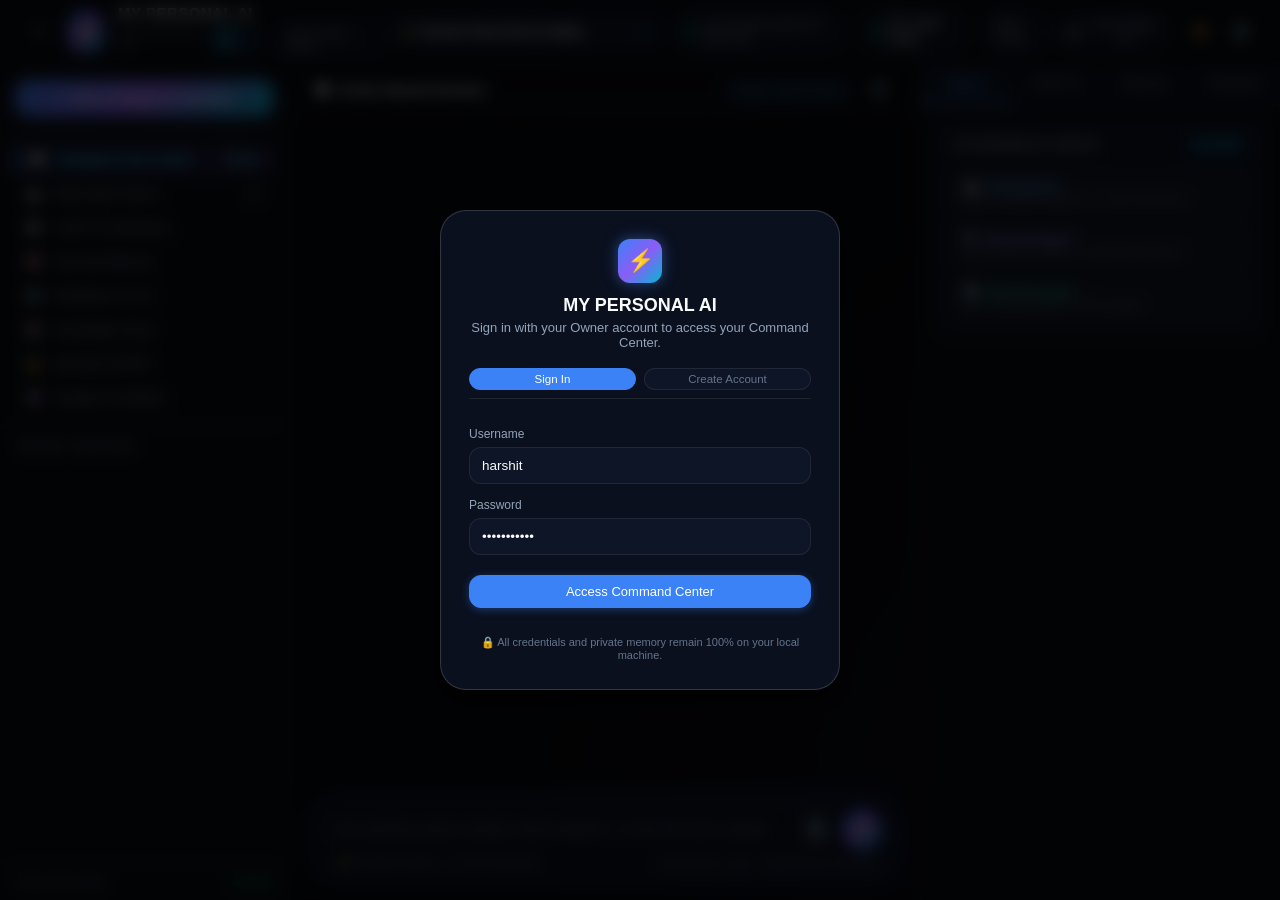
==== commit cf2c73b5: "fix(compatibility): align frontend DOM fixtures, health probe, and Windows timeout tests" ====
--- a/frontend/index.html
+++ b/frontend/index.html
@@ -24,7 +24,8 @@
         <div class="brand-title">MY PERSONAL AI</div>
         <div class="brand-subtitle">
           <span>Autonomous AI OS</span>
-          <span class="brand-version-pill">NEO v0.4</span>
+          <span class="brand-version-pill">PRO v0.4</span>
+          <span class="hud-pill" style="margin-left: 6px; font-size: 11px;">100% Offline / Hybrid</span>
         </div>
       </div>
     </div>
@@ -38,6 +39,11 @@
           <option value="qwen2.5-coder:3b">🔒 Local Offline (qwen2.5-coder)</option>
         </select>
         <span class="model-select-icon">▼</span>
+      </div>
+
+      <div class="hud-pill" title="Local Model Engine">
+        <span class="hud-dot"></span>
+        <span>Local Engine (qwen2.5-coder:3b)</span>
       </div>
 
       <div class="hud-pill active" title="Local CUDA Hardware Acceleration">
@@ -169,7 +175,7 @@
 
             <div class="dock-controls-right">
               <!-- Voice Microphone Button -->
-              <button id="voice-btn" class="btn-mic-voice" title="Click to speak (Hindi/English Voice Recognition)">
+              <button id="voice-btn" class="btn-mic-voice voice-btn-placeholder" title="Click to speak (Hindi/English Voice Recognition)">
                 <span id="voice-mic-icon">🎙️</span>
               </button>
 
@@ -205,6 +211,7 @@
         
         <!-- Tab 1: Multi-Agent Swarm -->
         <div class="inspector-tab-panel" id="tab-panel-agents">
+          <div id="planning-steps-container" style="display: none;">Autonomous Execution Pipeline</div>
           <div class="telemetry-card">
             <div class="telemetry-card-title">
               <span>Autonomous Agents</span>
@@ -245,6 +252,7 @@
 
         <!-- Tab 3: Two-Part Memory -->
         <div class="inspector-tab-panel" id="tab-panel-memory" style="display: none;">
+          <div id="tab-memory-content">Tri-Layer Memory State</div>
           <div class="telemetry-card">
             <div class="telemetry-card-title">
               <span>Two-Part Memory (ADR-009)</span>
@@ -256,6 +264,12 @@
               Pending Approvals: <strong>0</strong>
             </div>
           </div>
+        </div>
+
+        <!-- Tab: Security & Access Control -->
+        <div class="inspector-tab-panel" id="tab-security-content" style="display: none;">
+          <div id="hitl-container">Human-in-the-Loop (HITL) Approvals</div>
+          <div>Access Control & Role (RBAC)</div>
         </div>
 
         <!-- Tab 4: Hardware HUD -->
--- a/frontend/css/components.css
+++ b/frontend/css/components.css
@@ -356,7 +356,8 @@
   transition: opacity var(--transition-normal);
 }
 
-.modal-overlay.active {
+.modal-overlay.active,
+.modal-overlay.visible {
   opacity: 1;
   pointer-events: auto;
 }
